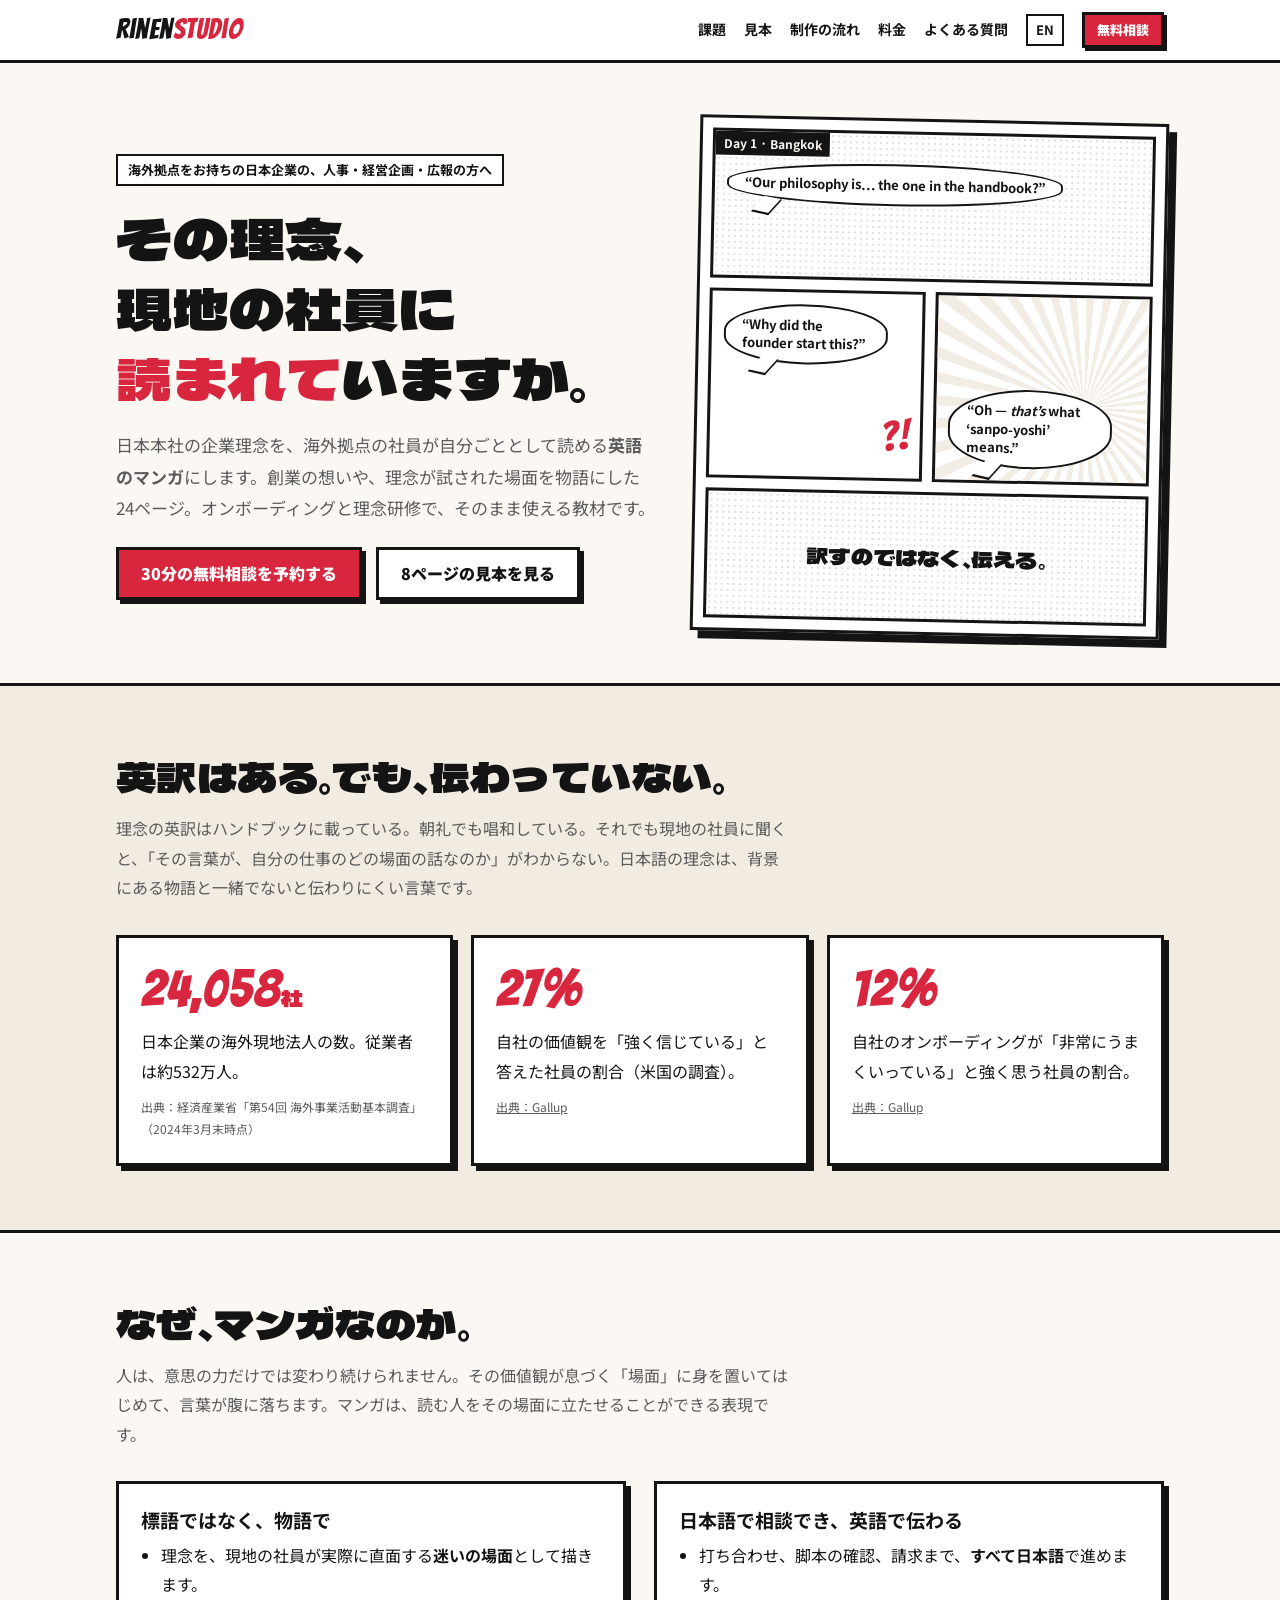
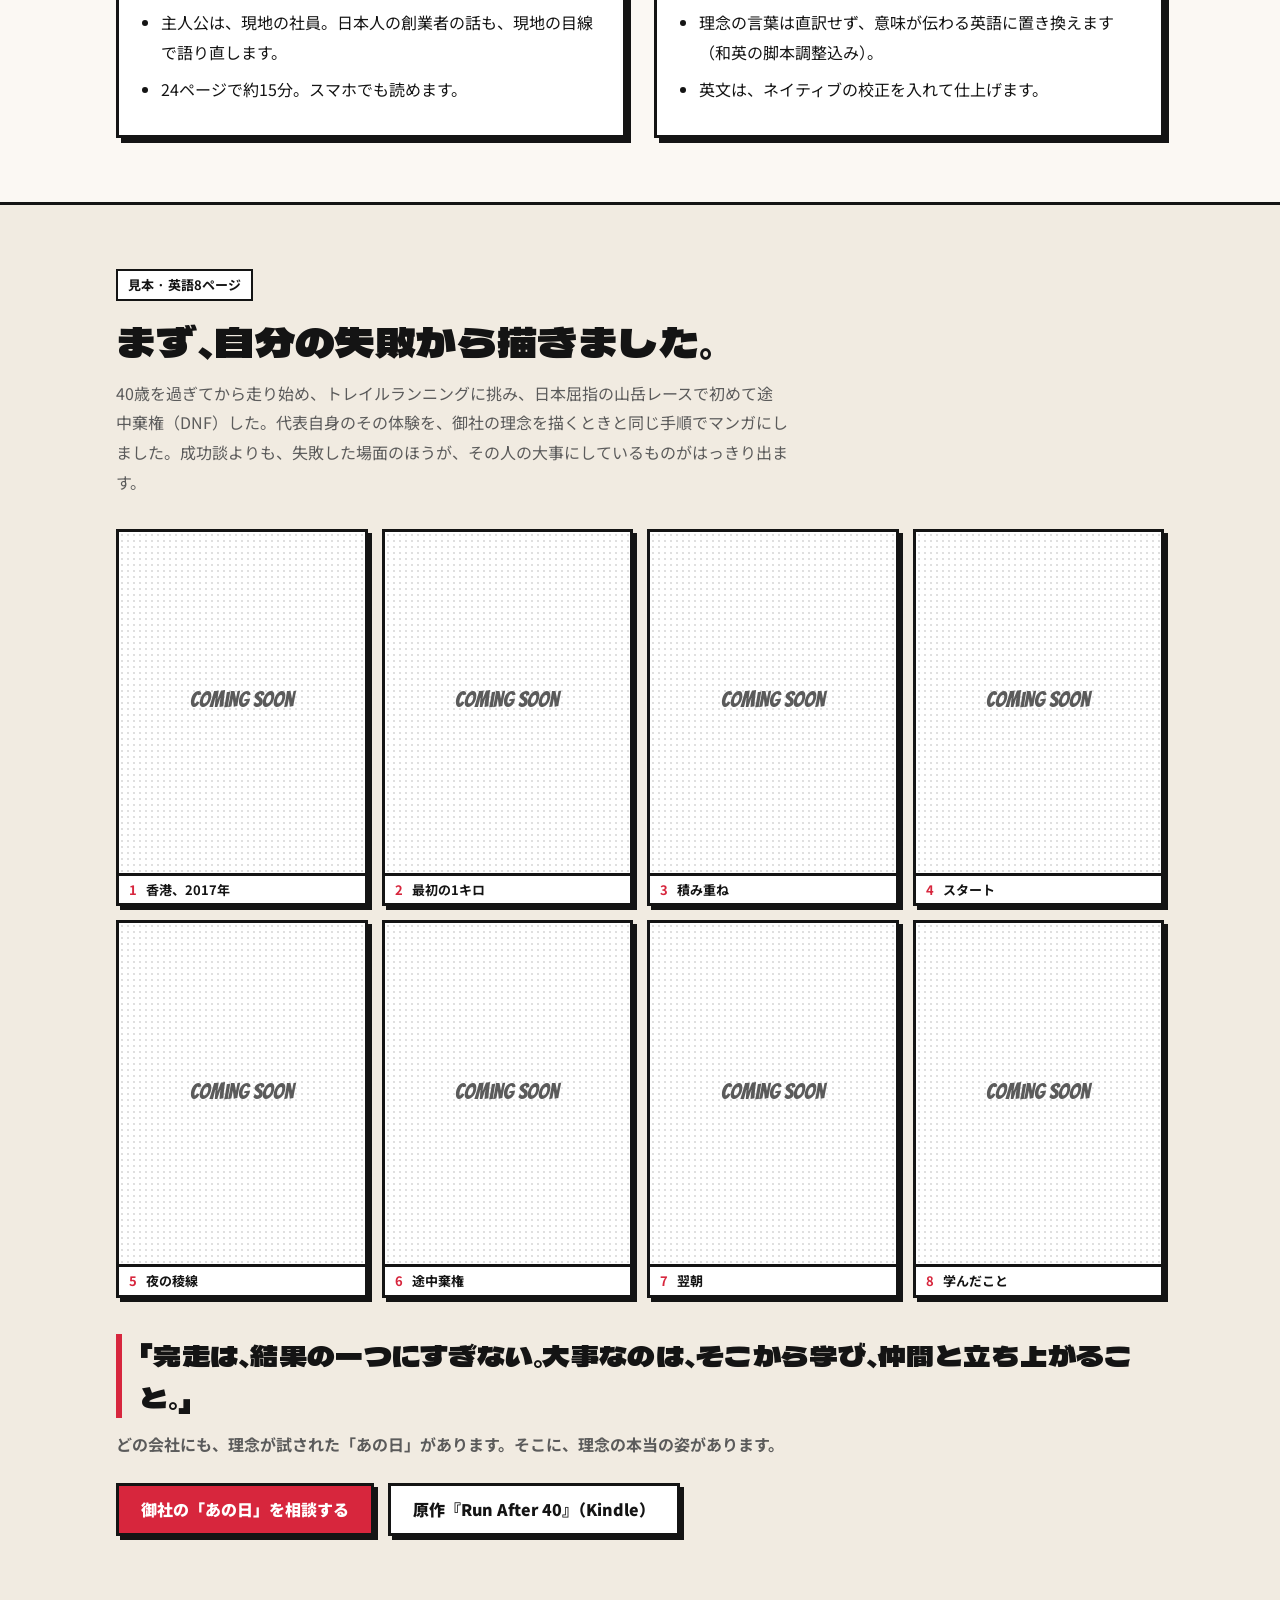
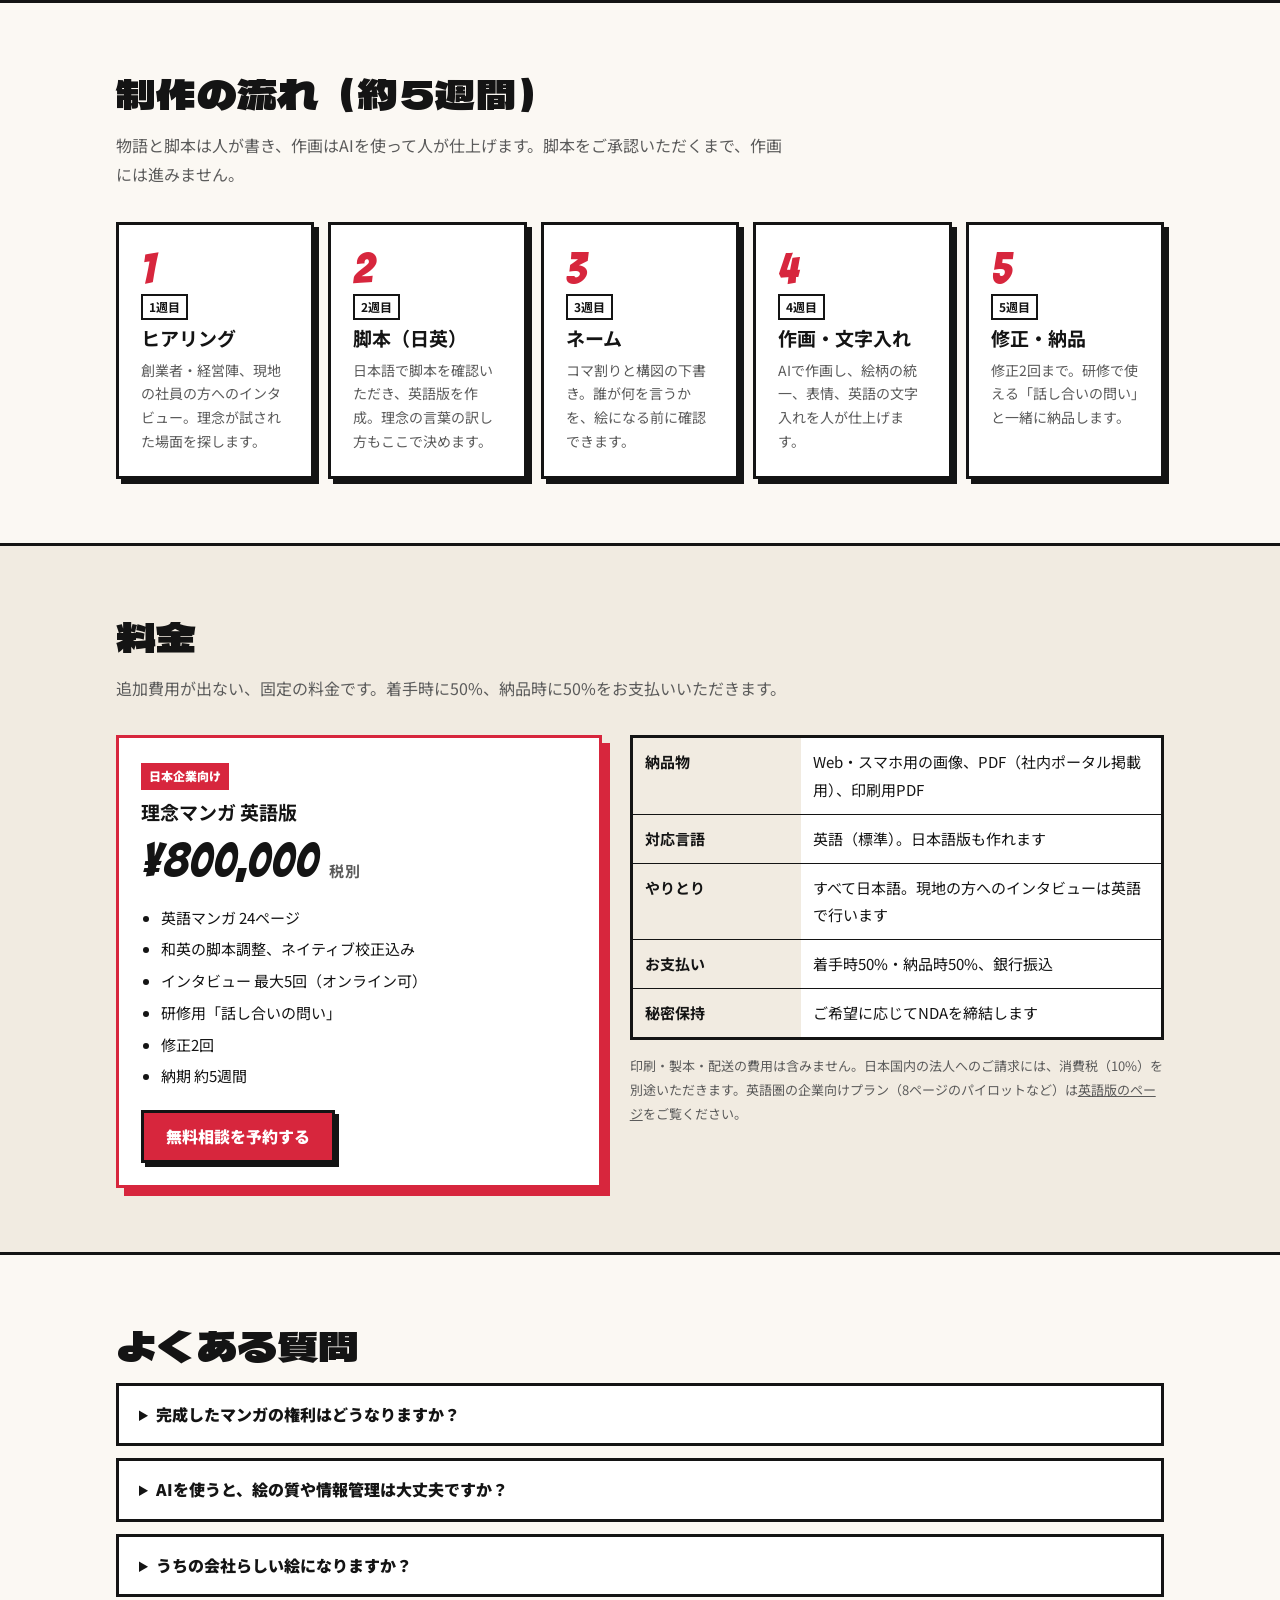
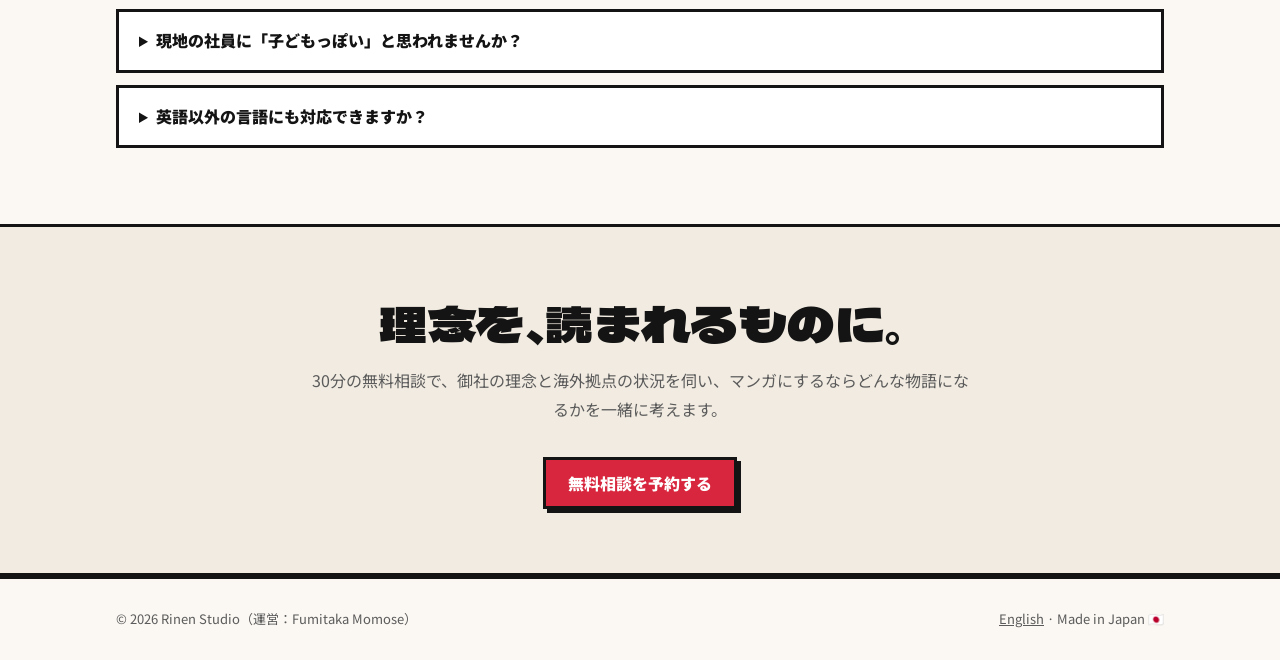
==== 理念マンガ海外事業/lp/ja/index.html @ 166b8541 "feat: ネームP4〜P7を音声メモで確定し、日系企業向け日本語LPを追加 - ネタ帳の音声メモ（10/10・10/11・10/14）からハセツネ2026のDNFの事実を反映 - 音声にない事実は【" ====
<!doctype html>
<html lang="ja">
<head>
<meta charset="utf-8">
<meta name="viewport" content="width=device-width, initial-scale=1">
<title>Rinen Studio｜理念マンガ 英語版</title>
<meta name="description" content="日本本社の企業理念を、海外拠点の社員が読める英語のマンガに。オンボーディングと理念研修でそのまま使える24ページの教材を制作します。">
<meta property="og:title" content="Rinen Studio｜海外拠点に「理念」を届ける英語マンガ">
<meta property="og:description" content="理念の英訳はあるのに、現地の社員に伝わらない。その差を、物語で埋めます。">
<meta property="og:type" content="website">
<link rel="alternate" hreflang="en" href="../">
<link rel="alternate" hreflang="ja" href="./">
<link rel="preconnect" href="https://fonts.googleapis.com">
<link rel="preconnect" href="https://fonts.gstatic.com" crossorigin>
<link href="https://fonts.googleapis.com/css2?family=Bangers&family=Dela+Gothic+One&family=Noto+Sans+JP:wght@400;700;900&display=swap" rel="stylesheet">
<style>
  /* ==== 公開前に差し替える ==== */
  /* FORM_URL  : 外部フォーム（Googleフォームなど） */
  /* KINDLE_URL: Kindleの著者ページ、または『Run After 40』 */

  :root {
    --bg: #fbf8f3;
    --surface: #ffffff;
    --ink: #141414;
    --muted: #5b5b5b;
    --line: #141414;
    --accent: #d7263d;
    --accent-ink: #ffffff;
    --soft: #f1ebe1;
    --tone: radial-gradient(#14141422 1px, transparent 1.2px);
  }
  @media (prefers-color-scheme: dark) {
    :root:not([data-theme="light"]) {
      --bg: #121212;
      --surface: #1c1c1c;
      --ink: #f2efe9;
      --muted: #b4b0a8;
      --line: #f2efe9;
      --accent: #ff4d5e;
      --accent-ink: #121212;
      --soft: #24221f;
      --tone: radial-gradient(#f2efe922 1px, transparent 1.2px);
    }
  }
  :root[data-theme="dark"] {
    --bg: #121212;
    --surface: #1c1c1c;
    --ink: #f2efe9;
    --muted: #b4b0a8;
    --line: #f2efe9;
    --accent: #ff4d5e;
    --accent-ink: #121212;
    --soft: #24221f;
    --tone: radial-gradient(#f2efe922 1px, transparent 1.2px);
  }

  * { box-sizing: border-box; }
  html { scroll-behavior: smooth; }
  body {
    margin: 0;
    background: var(--bg);
    color: var(--ink);
    font: 16px/1.85 "Noto Sans JP", system-ui, -apple-system, "Segoe UI", "Hiragino Sans", Meiryo, sans-serif;
    overflow-wrap: anywhere;
  }
  a { color: inherit; }
  .wrap { max-width: 1080px; margin: 0 auto; padding: 0 16px; }
  .display { font-family: "Dela Gothic One", "Noto Sans JP", sans-serif; font-weight: 400; letter-spacing: .01em; }
  .latin { font-family: Bangers, Impact, sans-serif; letter-spacing: .02em; }

  /* Header */
  header { border-bottom: 3px solid var(--line); background: var(--surface); position: sticky; top: 0; z-index: 10; }
  header .wrap { display: flex; align-items: center; justify-content: space-between; height: 60px; gap: 12px; }
  .logo { font-size: 28px; text-decoration: none; white-space: nowrap; }
  .logo span { color: var(--accent); }
  nav { display: flex; align-items: center; }
  nav a { margin-left: 18px; text-decoration: none; font-weight: 700; font-size: 14px; white-space: nowrap; }
  nav a:hover { color: var(--accent); }
  .lang { border: 2px solid var(--line); padding: 2px 8px; font-size: 13px; }
  @media (max-width: 760px) { nav a:not(.btn):not(.lang) { display: none; } nav a { margin-left: 10px; } }

  .btn {
    display: inline-block; background: var(--accent); color: var(--accent-ink);
    border: 3px solid var(--line); padding: 12px 22px; font-weight: 900; text-decoration: none;
    box-shadow: 4px 4px 0 var(--line); transition: transform .1s, box-shadow .1s; line-height: 1.4;
  }
  .btn:hover { transform: translate(-2px, -2px); box-shadow: 6px 6px 0 var(--line); }
  nav .btn { padding: 6px 12px; box-shadow: 3px 3px 0 var(--line); font-size: 13px; }
  .btn.ghost { background: var(--surface); color: var(--ink); }

  /* Hero */
  .hero { padding: 56px 0 48px; }
  .hero-grid { display: grid; grid-template-columns: 1.15fr 1fr; gap: 40px; align-items: center; }
  @media (max-width: 860px) { .hero-grid { grid-template-columns: 1fr; } }
  .kicker { display: inline-block; border: 2px solid var(--line); padding: 2px 10px; font-weight: 700; font-size: 13px; background: var(--surface); }
  h1 { font-size: clamp(32px, 5.4vw, 56px); line-height: 1.25; margin: 16px 0; }
  h1 em { font-style: normal; color: var(--accent); }
  .lead { font-size: 17px; color: var(--muted); max-width: 34em; }
  .cta-row { display: flex; gap: 14px; flex-wrap: wrap; margin-top: 24px; }

  .page {
    display: grid; grid-template-columns: 1fr 1fr; grid-template-rows: 150px 190px 130px; gap: 10px;
    border: 3px solid var(--line); padding: 10px; background: var(--surface); transform: rotate(1.2deg);
    box-shadow: 8px 8px 0 var(--line);
  }
  .panel { border: 3px solid var(--line); position: relative; overflow: hidden; background: var(--surface); padding: 12px; }
  .panel.tone { background-image: var(--tone); background-size: 6px 6px; }
  .p1 { grid-column: 1 / 3; }
  .p4 { grid-column: 1 / 3; }
  .bubble {
    background: var(--surface); border: 2.5px solid var(--line); border-radius: 50% / 45%;
    padding: 10px 16px; font-weight: 700; font-size: 13px; line-height: 1.4; display: inline-block; max-width: 88%;
    position: relative;
  }
  .bubble::after {
    content: ""; position: absolute; bottom: -12px; left: 28px; width: 18px; height: 14px;
    background: var(--surface); border-right: 2.5px solid var(--line); border-bottom: 2.5px solid var(--line);
    transform: skewX(-35deg) rotate(10deg);
  }
  .caption { position: absolute; top: 0; left: 0; background: var(--ink); color: var(--bg); font-size: 12px; font-weight: 700; padding: 1px 8px; }
  .sfx { position: absolute; right: 10px; bottom: 6px; font-size: 40px; color: var(--accent); transform: rotate(-8deg); }
  .speed { position: absolute; inset: 0; background: repeating-conic-gradient(from 0deg at 70% 60%, var(--soft) 0 4deg, transparent 4deg 9deg); opacity: .9; }
  .p1 { padding-top: 30px; }
  .p3 .bubble, .p4 .bubble { position: relative; z-index: 1; }
  .p3 { display: flex; align-items: flex-end; }
  .p4 { display: flex; align-items: center; justify-content: center; text-align: center; }
  .p4 strong { font-size: 22px; position: relative; z-index: 1; }

  /* Sections */
  section { padding: 64px 0; }
  section.alt { background: var(--soft); border-top: 3px solid var(--line); border-bottom: 3px solid var(--line); }
  h2 { font-size: clamp(26px, 4vw, 40px); line-height: 1.3; margin: 0 0 12px; }
  .sub { color: var(--muted); max-width: 42em; margin: 0 0 32px; }

  .stats { display: grid; grid-template-columns: repeat(3, 1fr); gap: 18px; }
  @media (max-width: 760px) { .stats { grid-template-columns: 1fr; } }
  .card { background: var(--surface); border: 3px solid var(--line); padding: 22px; box-shadow: 5px 5px 0 var(--line); }
  .card h3 { margin: 0 0 6px; font-size: 19px; line-height: 1.5; }
  .stat { font-size: 52px; line-height: 1.1; color: var(--accent); }
  .stat small { font-size: 22px; }
  .card p { margin: 10px 0 0; }
  .src { font-size: 12px; color: var(--muted); margin-top: 10px; display: block; }

  .two { display: grid; grid-template-columns: 1fr 1fr; gap: 28px; }
  @media (max-width: 760px) { .two { grid-template-columns: 1fr; } }
  ul.list { padding-left: 20px; margin: 0; }
  ul.list li { margin-bottom: 8px; }

  .steps { display: grid; grid-template-columns: repeat(5, 1fr); gap: 14px; counter-reset: s; }
  @media (max-width: 960px) { .steps { grid-template-columns: 1fr 1fr; } }
  @media (max-width: 520px) { .steps { grid-template-columns: 1fr; } }
  .step { counter-increment: s; }
  .step::before { content: counter(s); font-family: Bangers, Impact, sans-serif; font-size: 44px; color: var(--accent); line-height: 1; display: block; }
  .step .wk { font-size: 12px; font-weight: 700; border: 2px solid var(--line); padding: 0 6px; display: inline-block; margin-bottom: 4px; }
  .step p { margin: 0; color: var(--muted); font-size: 14px; line-height: 1.7; }

  .offer { display: grid; grid-template-columns: 1fr 1.1fr; gap: 28px; align-items: start; }
  @media (max-width: 860px) { .offer { grid-template-columns: 1fr; } }
  .plan.featured { border-color: var(--accent); box-shadow: 8px 8px 0 var(--accent); }
  .plan .tag { display: inline-block; background: var(--accent); color: var(--accent-ink); font-size: 12px; font-weight: 900; padding: 2px 8px; margin-bottom: 8px; }
  .price { font-size: 48px; margin: 6px 0 0; line-height: 1.2; }
  .price small { font-family: "Noto Sans JP", sans-serif; font-size: 15px; color: var(--muted); font-weight: 700; }
  .plan ul { padding-left: 20px; margin: 14px 0 20px; }
  .plan li { margin-bottom: 4px; font-size: 15px; }
  table.spec { width: 100%; border-collapse: collapse; font-size: 15px; background: var(--surface); border: 3px solid var(--line); }
  table.spec th, table.spec td { border-bottom: 1px solid var(--line); padding: 10px 12px; text-align: left; vertical-align: top; }
  table.spec th { width: 32%; background: var(--soft); white-space: nowrap; }
  .note { font-size: 13px; color: var(--muted); margin-top: 14px; }

  .sample-grid { display: grid; grid-template-columns: repeat(4, 1fr); gap: 14px; }
  @media (max-width: 760px) { .sample-grid { grid-template-columns: repeat(2, 1fr); } }
  .sp {
    margin: 0; position: relative; aspect-ratio: 2 / 3; border: 3px solid var(--line); overflow: hidden;
    background: var(--surface) var(--tone); background-size: 6px 6px; box-shadow: 4px 4px 0 var(--line);
  }
  .sp::before { content: "Coming soon"; position: absolute; inset: 0 0 34px; display: grid; place-items: center; font-family: Bangers, Impact, sans-serif; font-size: 22px; color: var(--muted); }
  .sp img { position: absolute; inset: 0; width: 100%; height: 100%; object-fit: cover; }
  .sp figcaption {
    position: absolute; left: 0; right: 0; bottom: 0; background: var(--surface); border-top: 3px solid var(--line);
    padding: 4px 10px; font-weight: 700; font-size: 13px; line-height: 1.5;
  }
  .sp figcaption b { color: var(--accent); margin-right: 6px; }
  .pull { font-size: clamp(20px, 2.8vw, 28px); line-height: 1.5; margin: 36px 0 12px; padding-left: 18px; border-left: 6px solid var(--accent); }

  details { background: var(--surface); border: 3px solid var(--line); padding: 14px 20px; margin-bottom: 12px; }
  summary { font-weight: 900; cursor: pointer; }
  details p { margin: 10px 0 0; color: var(--muted); }

  .final { text-align: center; }
  .final h2 { font-size: clamp(28px, 4.6vw, 48px); }
  footer { border-top: 3px solid var(--line); padding: 28px 0; font-size: 13px; color: var(--muted); }
  footer .wrap { display: flex; justify-content: space-between; flex-wrap: wrap; gap: 10px; }
</style>
</head>
<body>

<header>
  <div class="wrap">
    <a class="logo latin" href="#top">Rinen<span>Studio</span></a>
    <nav>
      <a href="#problem">課題</a>
      <a href="#sample">見本</a>
      <a href="#how">制作の流れ</a>
      <a href="#pricing">料金</a>
      <a href="#faq">よくある質問</a>
      <a class="lang" href="../" hreflang="en" lang="en">EN</a>
      <a class="btn" href="FORM_URL" target="_blank" rel="noopener">無料相談</a>
    </nav>
  </div>
</header>

<main id="top">
  <!-- HERO -->
  <div class="hero">
    <div class="wrap hero-grid">
      <div>
        <span class="kicker">海外拠点をお持ちの日本企業の、人事・経営企画・広報の方へ</span>
        <h1 class="display">その理念、<br>現地の社員に<br><em>読まれて</em>いますか。</h1>
        <p class="lead">日本本社の企業理念を、海外拠点の社員が自分ごととして読める<strong>英語のマンガ</strong>にします。創業の想いや、理念が試された場面を物語にした24ページ。オンボーディングと理念研修で、そのまま使える教材です。</p>
        <div class="cta-row">
          <a class="btn" href="FORM_URL" target="_blank" rel="noopener">30分の無料相談を予約する</a>
          <a class="btn ghost" href="#sample">8ページの見本を見る</a>
        </div>
      </div>
      <div class="page" aria-hidden="true">
        <div class="panel p1 tone"><span class="caption">Day 1 · Bangkok</span><span class="bubble" lang="en">“Our philosophy is… the one in the handbook?”</span></div>
        <div class="panel p2"><span class="bubble" lang="en">“Why did the founder start this?”</span><span class="sfx latin">?!</span></div>
        <div class="panel p3"><div class="speed"></div><span class="bubble" lang="en">“Oh — <em>that’s</em> what ‘sanpo-yoshi’ means.”</span></div>
        <div class="panel p4 tone"><strong class="display">訳すのではなく、伝える。</strong></div>
      </div>
    </div>
  </div>

  <!-- PROBLEM -->
  <section class="alt" id="problem">
    <div class="wrap">
      <h2 class="display">英訳はある。でも、伝わっていない。</h2>
      <p class="sub">理念の英訳はハンドブックに載っている。朝礼でも唱和している。それでも現地の社員に聞くと、「その言葉が、自分の仕事のどの場面の話なのか」がわからない。日本語の理念は、背景にある物語と一緒でないと伝わりにくい言葉です。</p>
      <div class="stats">
        <div class="card">
          <div class="stat latin">24,058<small class="display">社</small></div>
          <p>日本企業の海外現地法人の数。従業者は約532万人。</p>
          <span class="src">出典：経済産業省「第54回 海外事業活動基本調査」（2024年3月末時点）</span>
        </div>
        <div class="card">
          <div class="stat latin">27%</div>
          <p>自社の価値観を「強く信じている」と答えた社員の割合（米国の調査）。</p>
          <a class="src" href="https://www.gallup.com/workplace/243434/time-core-values-audit.aspx" target="_blank" rel="noopener">出典：Gallup</a>
        </div>
        <div class="card">
          <div class="stat latin">12%</div>
          <p>自社のオンボーディングが「非常にうまくいっている」と強く思う社員の割合。</p>
          <a class="src" href="https://www.gallup.com/workplace/247172/problems-onboarding-program.aspx" target="_blank" rel="noopener">出典：Gallup</a>
        </div>
      </div>
    </div>
  </section>

  <!-- WHY MANGA -->
  <section id="why">
    <div class="wrap">
      <h2 class="display">なぜ、マンガなのか。</h2>
      <p class="sub">人は、意思の力だけでは変わり続けられません。その価値観が息づく「場面」に身を置いてはじめて、言葉が腹に落ちます。マンガは、読む人をその場面に立たせることができる表現です。</p>
      <div class="two">
        <div class="card">
          <h3>標語ではなく、物語で</h3>
          <ul class="list">
            <li>理念を、現地の社員が実際に直面する<strong>迷いの場面</strong>として描きます。</li>
            <li>主人公は、現地の社員。日本人の創業者の話も、現地の目線で語り直します。</li>
            <li>24ページで約15分。スマホでも読めます。</li>
          </ul>
        </div>
        <div class="card">
          <h3>日本語で相談でき、英語で伝わる</h3>
          <ul class="list">
            <li>打ち合わせ、脚本の確認、請求まで、<strong>すべて日本語</strong>で進めます。</li>
            <li>理念の言葉は直訳せず、意味が伝わる英語に置き換えます（和英の脚本調整込み）。</li>
            <li>英文は、ネイティブの校正を入れて仕上げます。</li>
          </ul>
        </div>
      </div>
    </div>
  </section>

  <!-- SAMPLE -->
  <section class="alt" id="sample">
    <div class="wrap">
      <span class="kicker">見本 · 英語8ページ</span>
      <h2 class="display" style="margin-top:14px">まず、自分の失敗から描きました。</h2>
      <p class="sub">40歳を過ぎてから走り始め、トレイルランニングに挑み、日本屈指の山岳レースで初めて途中棄権（DNF）した。代表自身のその体験を、御社の理念を描くときと同じ手順でマンガにしました。成功談よりも、失敗した場面のほうが、その人の大事にしているものがはっきり出ます。</p>
      <div class="sample-grid">
        <figure class="sp"><img src="../sample/p1.webp" alt="1ページ目：香港、2017年" loading="lazy" onerror="this.remove()"><figcaption><b>1</b> 香港、2017年</figcaption></figure>
        <figure class="sp"><img src="../sample/p2.webp" alt="2ページ目：最初の1キロ" loading="lazy" onerror="this.remove()"><figcaption><b>2</b> 最初の1キロ</figcaption></figure>
        <figure class="sp"><img src="../sample/p3.webp" alt="3ページ目：積み重ね" loading="lazy" onerror="this.remove()"><figcaption><b>3</b> 積み重ね</figcaption></figure>
        <figure class="sp"><img src="../sample/p4.webp" alt="4ページ目：スタート" loading="lazy" onerror="this.remove()"><figcaption><b>4</b> スタート</figcaption></figure>
        <figure class="sp"><img src="../sample/p5.webp" alt="5ページ目：夜の稜線" loading="lazy" onerror="this.remove()"><figcaption><b>5</b> 夜の稜線</figcaption></figure>
        <figure class="sp"><img src="../sample/p6.webp" alt="6ページ目：途中棄権" loading="lazy" onerror="this.remove()"><figcaption><b>6</b> 途中棄権</figcaption></figure>
        <figure class="sp"><img src="../sample/p7.webp" alt="7ページ目：翌朝" loading="lazy" onerror="this.remove()"><figcaption><b>7</b> 翌朝</figcaption></figure>
        <figure class="sp"><img src="../sample/p8.webp" alt="8ページ目：学んだこと" loading="lazy" onerror="this.remove()"><figcaption><b>8</b> 学んだこと</figcaption></figure>
      </div>
      <blockquote class="pull display">「完走は、結果の一つにすぎない。大事なのは、そこから学び、仲間と立ち上がること。」</blockquote>
      <p class="sub" style="margin-bottom:0"><strong>どの会社にも、理念が試された「あの日」があります。そこに、理念の本当の姿があります。</strong></p>
      <div class="cta-row">
        <a class="btn" href="FORM_URL" target="_blank" rel="noopener">御社の「あの日」を相談する</a>
        <a class="btn ghost" href="KINDLE_URL" target="_blank" rel="noopener">原作『Run After 40』（Kindle）</a>
      </div>
    </div>
  </section>

  <!-- HOW IT WORKS -->
  <section id="how">
    <div class="wrap">
      <h2 class="display">制作の流れ（約5週間）</h2>
      <p class="sub">物語と脚本は人が書き、作画はAIを使って人が仕上げます。脚本をご承認いただくまで、作画には進みません。</p>
      <div class="steps">
        <div class="card step"><span class="wk">1週目</span><h3>ヒアリング</h3><p>創業者・経営陣、現地の社員の方へのインタビュー。理念が試された場面を探します。</p></div>
        <div class="card step"><span class="wk">2週目</span><h3>脚本（日英）</h3><p>日本語で脚本を確認いただき、英語版を作成。理念の言葉の訳し方もここで決めます。</p></div>
        <div class="card step"><span class="wk">3週目</span><h3>ネーム</h3><p>コマ割りと構図の下書き。誰が何を言うかを、絵になる前に確認できます。</p></div>
        <div class="card step"><span class="wk">4週目</span><h3>作画・文字入れ</h3><p>AIで作画し、絵柄の統一、表情、英語の文字入れを人が仕上げます。</p></div>
        <div class="card step"><span class="wk">5週目</span><h3>修正・納品</h3><p>修正2回まで。研修で使える「話し合いの問い」と一緒に納品します。</p></div>
      </div>
    </div>
  </section>

  <!-- PRICING -->
  <section class="alt" id="pricing">
    <div class="wrap">
      <h2 class="display">料金</h2>
      <p class="sub">追加費用が出ない、固定の料金です。着手時に50%、納品時に50%をお支払いいただきます。</p>
      <div class="offer">
        <div class="card plan featured">
          <span class="tag">日本企業向け</span>
          <h3>理念マンガ 英語版</h3>
          <div class="price latin">¥800,000 <small>税別</small></div>
          <ul>
            <li>英語マンガ 24ページ</li>
            <li>和英の脚本調整、ネイティブ校正込み</li>
            <li>インタビュー 最大5回（オンライン可）</li>
            <li>研修用「話し合いの問い」</li>
            <li>修正2回</li>
            <li>納期 約5週間</li>
          </ul>
          <a class="btn" href="FORM_URL" target="_blank" rel="noopener">無料相談を予約する</a>
        </div>
        <div>
          <table class="spec">
            <tr><th>納品物</th><td>Web・スマホ用の画像、PDF（社内ポータル掲載用）、印刷用PDF</td></tr>
            <tr><th>対応言語</th><td>英語（標準）。日本語版も作れます</td></tr>
            <tr><th>やりとり</th><td>すべて日本語。現地の方へのインタビューは英語で行います</td></tr>
            <tr><th>お支払い</th><td>着手時50%・納品時50%、銀行振込</td></tr>
            <tr><th>秘密保持</th><td>ご希望に応じてNDAを締結します</td></tr>
          </table>
          <p class="note">印刷・製本・配送の費用は含みません。日本国内の法人へのご請求には、消費税（10%）を別途いただきます。英語圏の企業向けプラン（8ページのパイロットなど）は<a href="../#pricing">英語版のページ</a>をご覧ください。</p>
        </div>
      </div>
    </div>
  </section>

  <!-- FAQ -->
  <section id="faq">
    <div class="wrap">
      <h2 class="display">よくある質問</h2>
      <details>
        <summary>完成したマンガの権利はどうなりますか？</summary>
        <p>人が作った部分（物語、脚本、コマ割り、編集、文字入れ）の権利は、法律上可能な範囲ですべて御社に移転します。AIだけで生成した画像は、国によっては著作権の保護を受けられない場合があります。この点は契約前に書面でご説明します。</p>
      </details>
      <details>
        <summary>AIを使うと、絵の質や情報管理は大丈夫ですか？</summary>
        <p>作画にはAIを使いますが、物語、脚本、構図、最終の仕上げはすべて人が行います。使うツールは事前にお伝えし、御社の資料をAIツールに入れるのは、同意をいただいた範囲だけです。</p>
      </details>
      <details>
        <summary>うちの会社らしい絵になりますか？</summary>
        <p>はい。現地の職場（オフィス、工場、店舗など）と実際の場面をもとに、登場人物と背景を作ります。既存のマンガのキャラクターを真似たり、実在の人物を同意なく描いたりすることはありません。</p>
      </details>
      <details>
        <summary>現地の社員に「子どもっぽい」と思われませんか？</summary>
        <p>理想のヒーローが標語を語る話にはしません。インタビューをもとに、迷い、失敗する登場人物を描きます。正直な物語ほど、大人の社員にも読まれます。</p>
      </details>
      <details>
        <summary>英語以外の言語にも対応できますか？</summary>
        <p>英語が標準です。ほかの言語はご相談ください。</p>
      </details>
    </div>
  </section>

  <!-- FINAL CTA -->
  <section class="alt final">
    <div class="wrap">
      <h2 class="display">理念を、読まれるものに。</h2>
      <p class="sub" style="margin-left:auto;margin-right:auto">30分の無料相談で、御社の理念と海外拠点の状況を伺い、マンガにするならどんな物語になるかを一緒に考えます。</p>
      <a class="btn" href="FORM_URL" target="_blank" rel="noopener">無料相談を予約する</a>
    </div>
  </section>
</main>

<footer>
  <div class="wrap">
    <span>© 2026 Rinen Studio（運営：Fumitaka Momose）</span>
    <span><a href="../" hreflang="en" lang="en">English</a> · Made in Japan 🇯🇵</span>
  </div>
</footer>

</body>
</html>
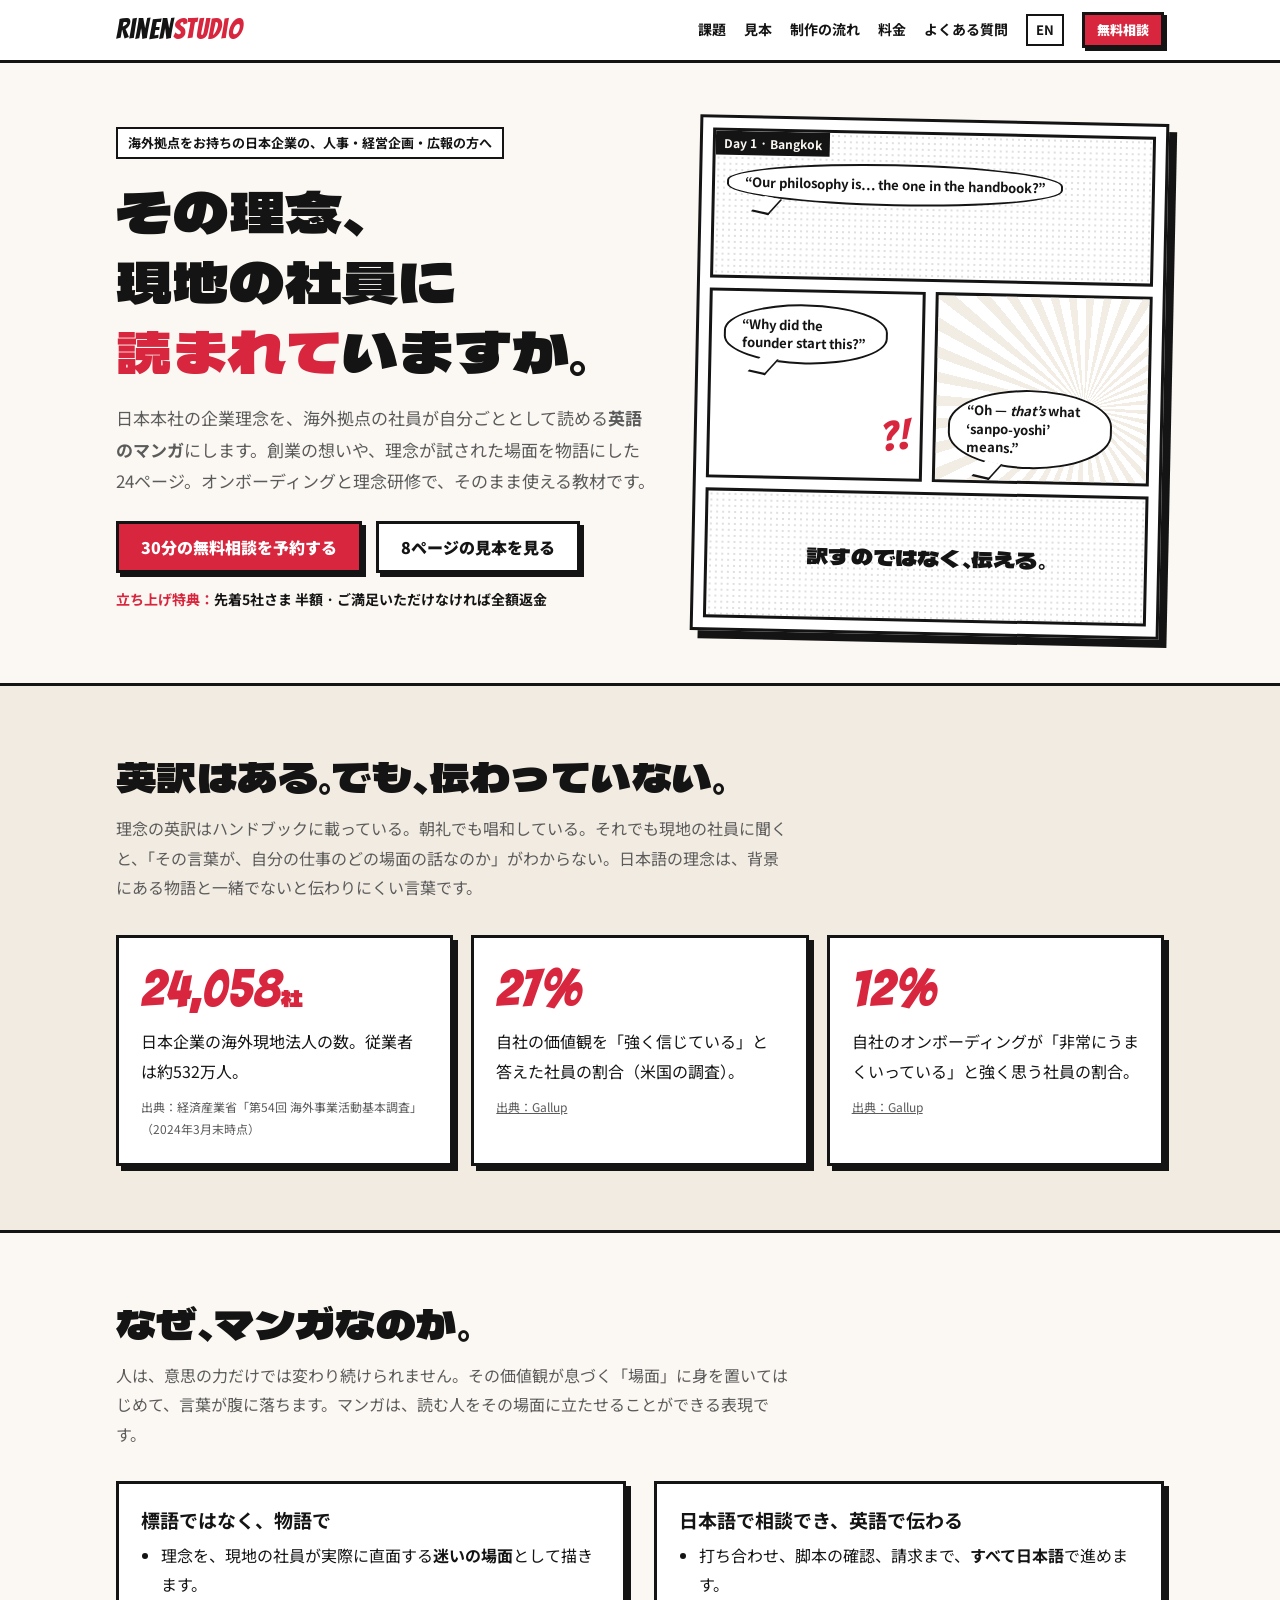
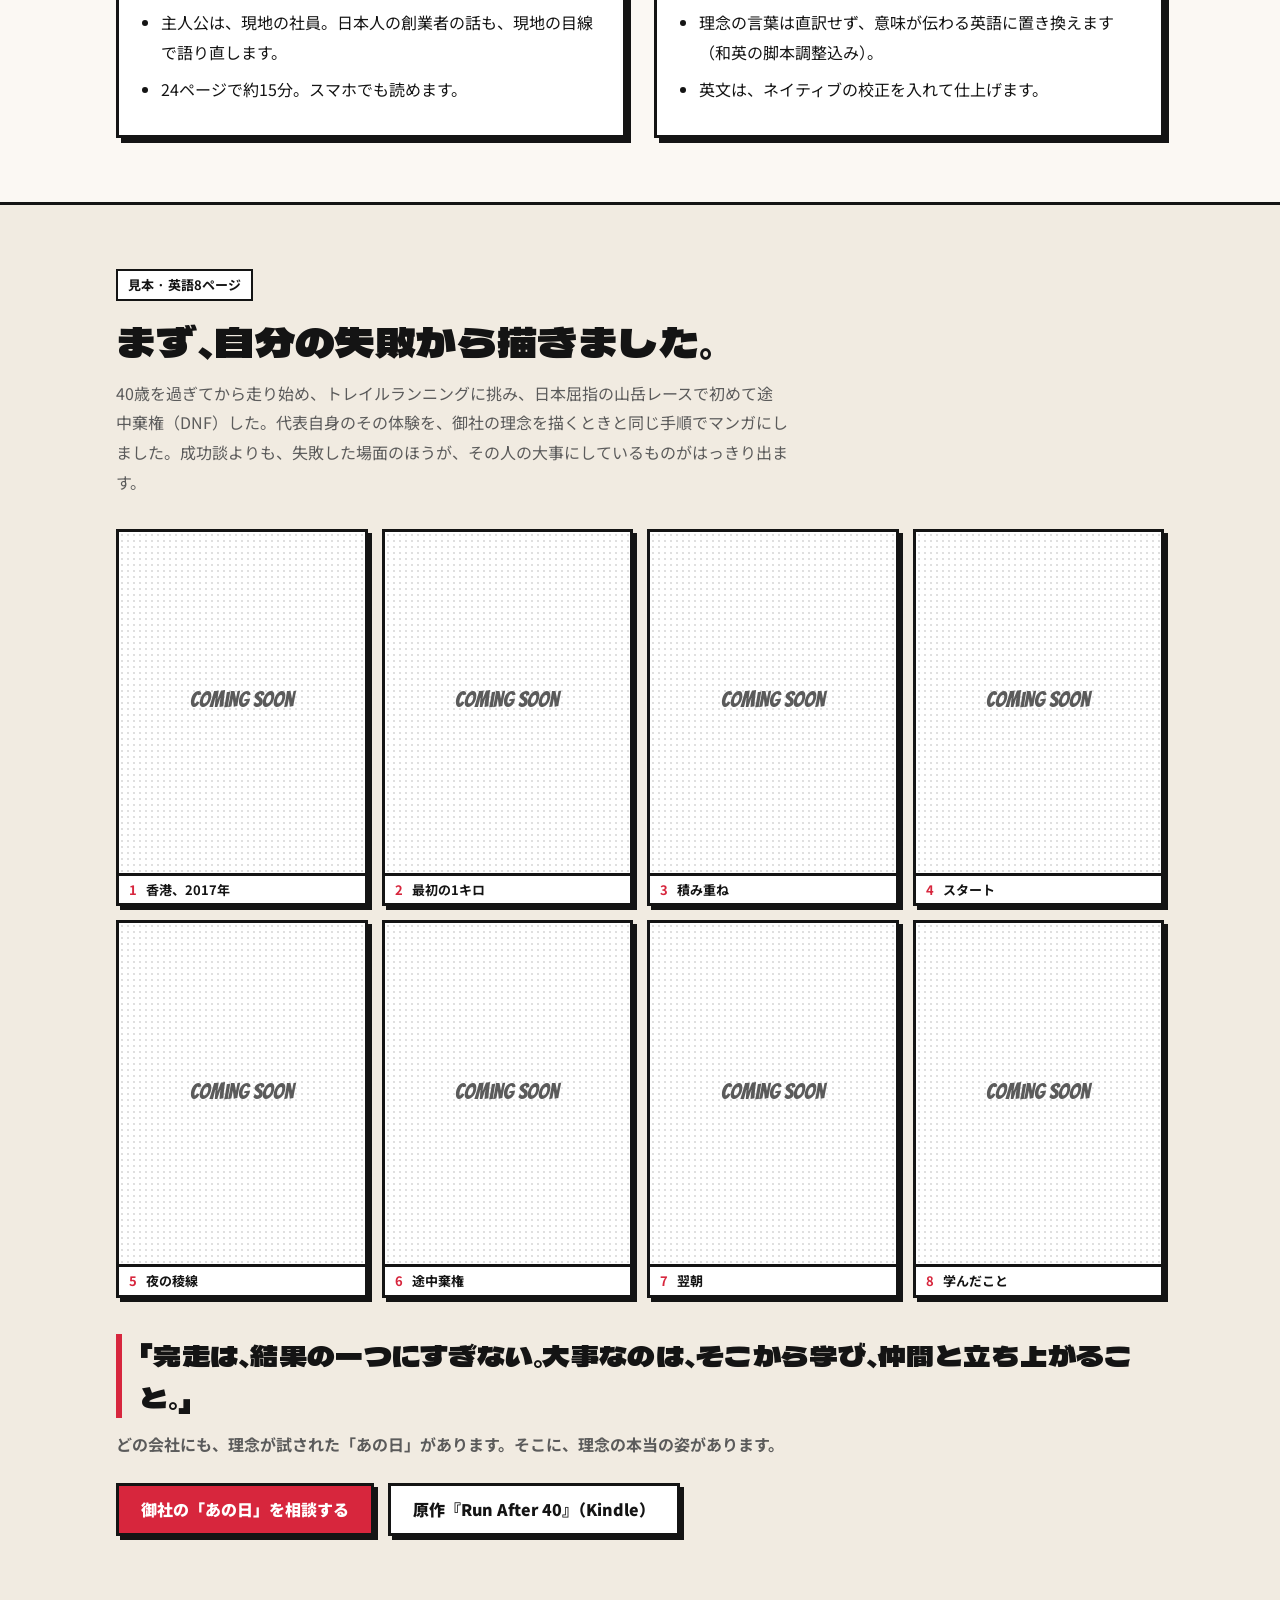
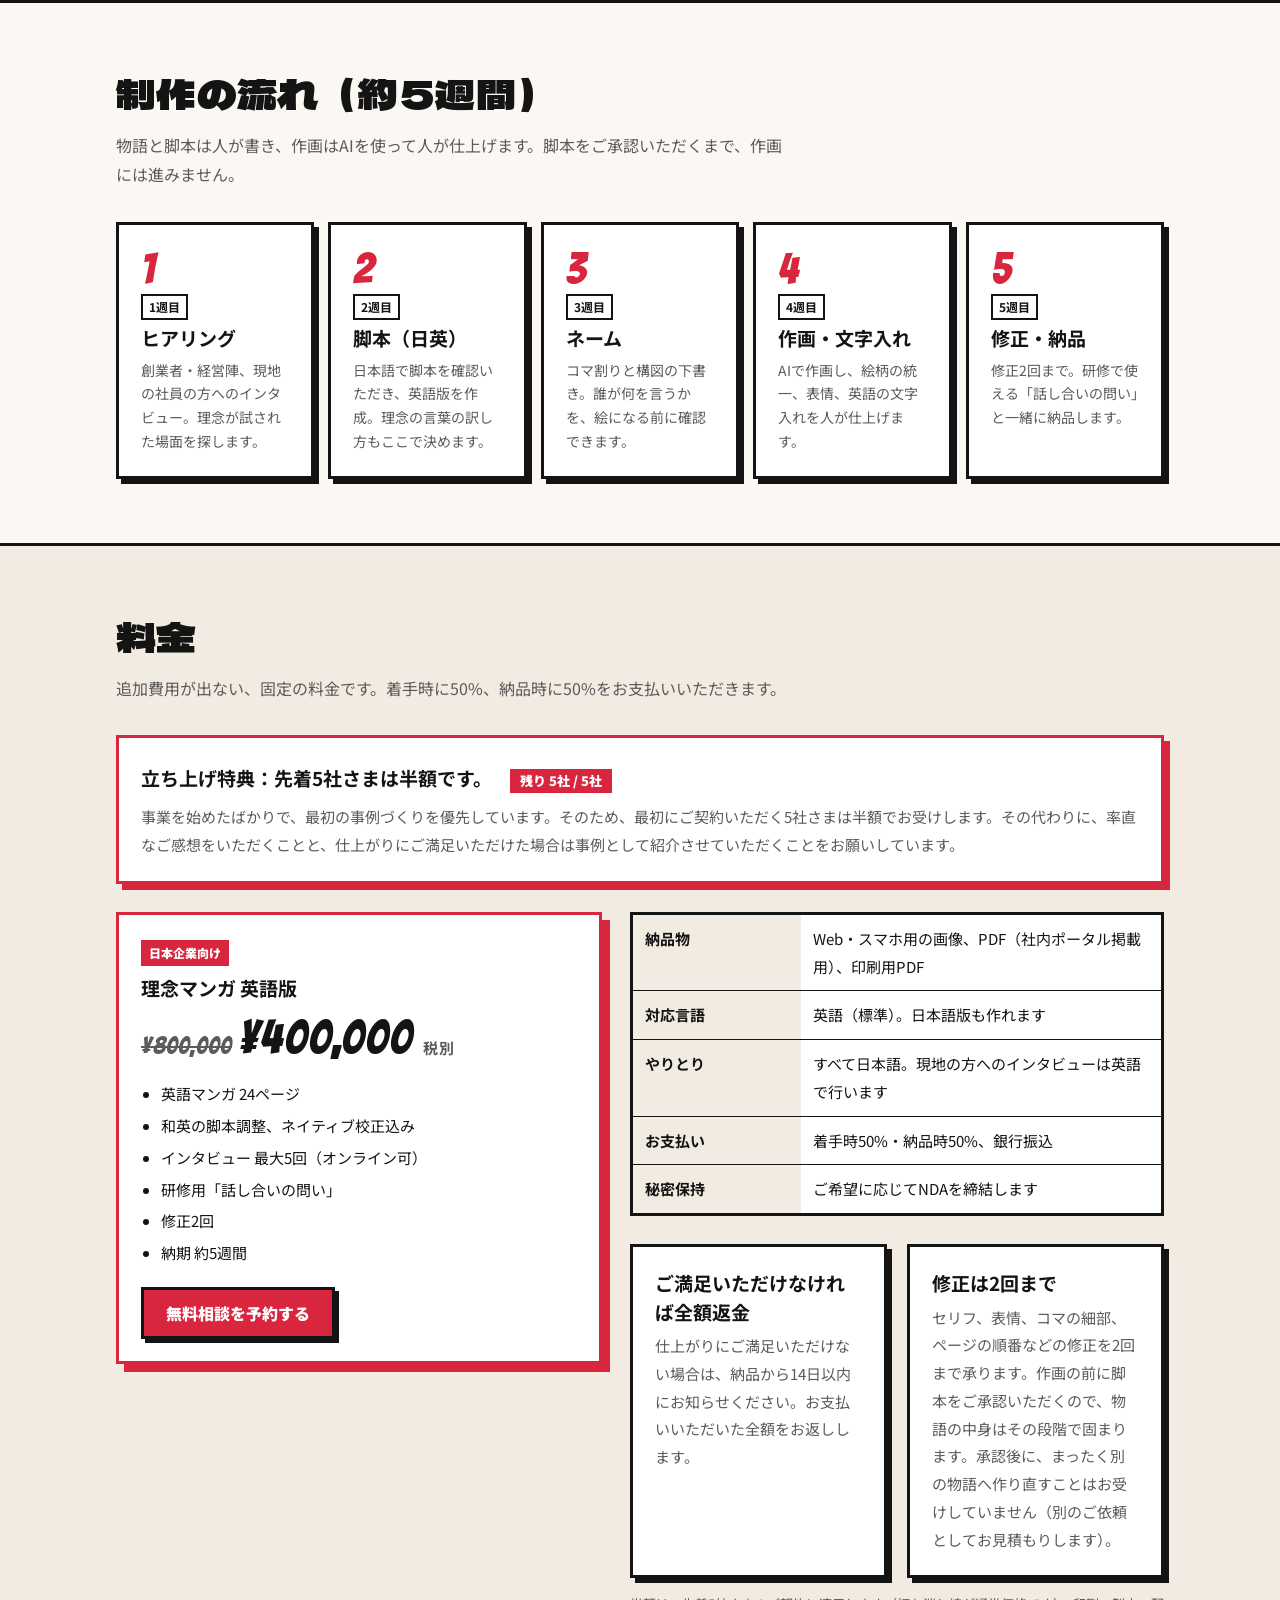
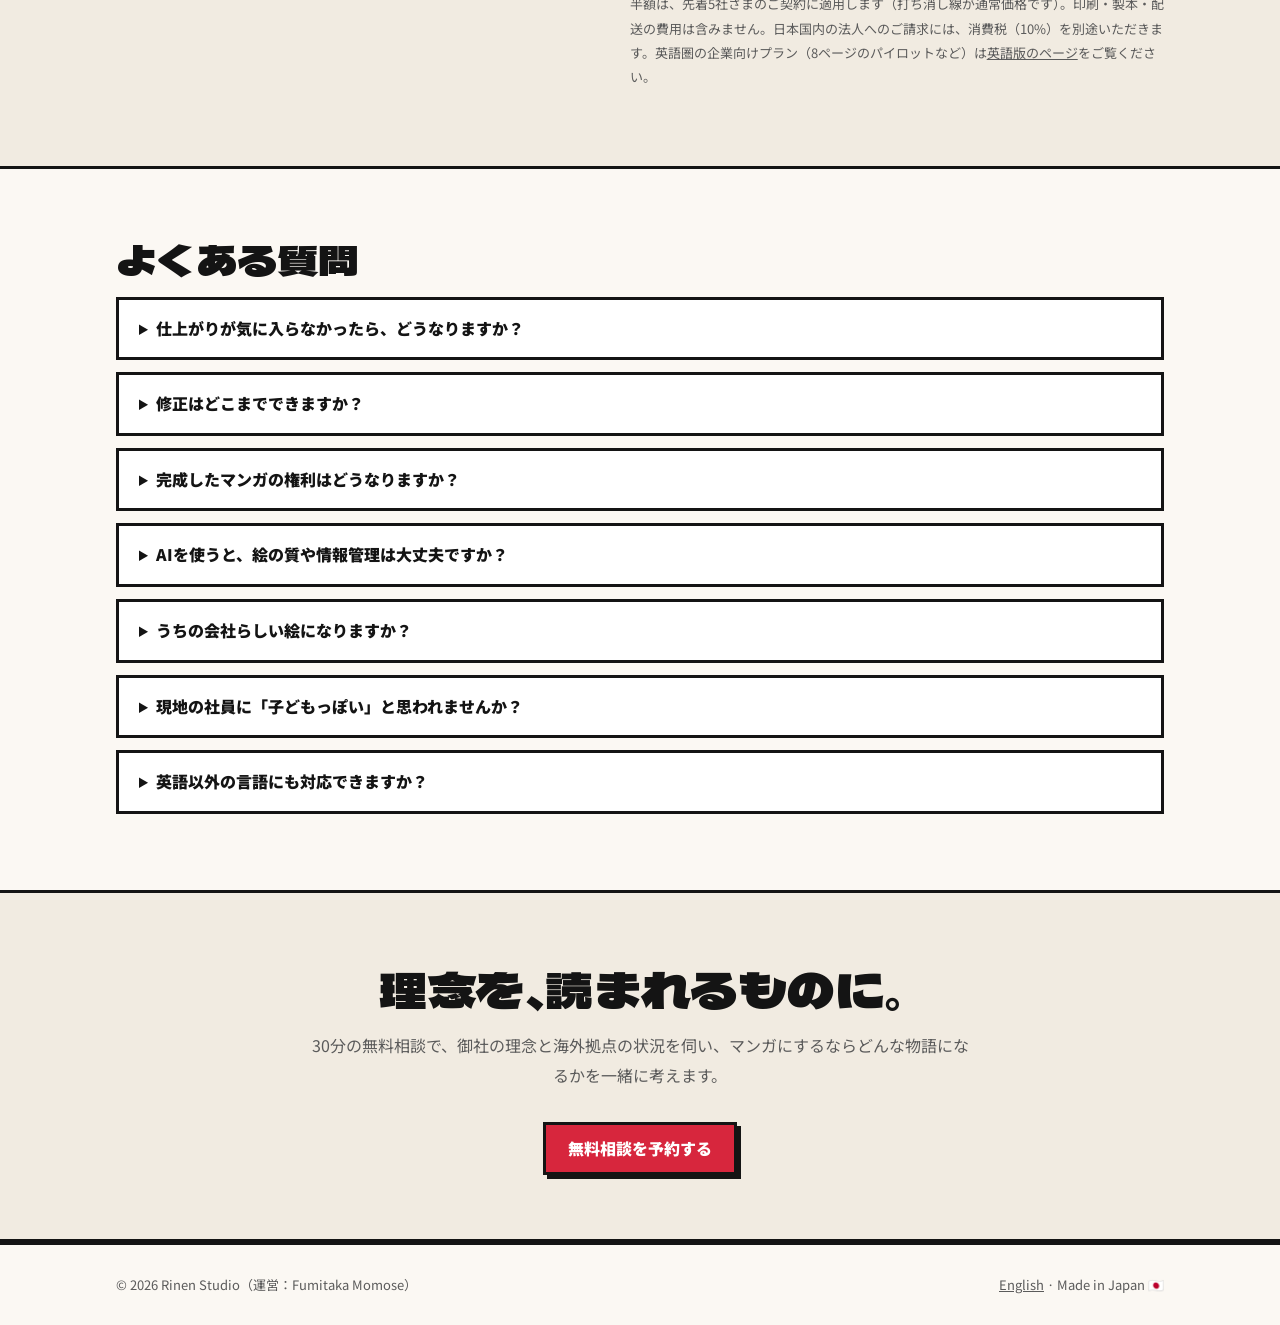
==== commit 4ab75dae: "feat: LPに先着5社半額・全額返金保証・修正2回の条件を追加 - 英語LP・日本語LPの全プランを半額表示に（打ち消し線で通常価格）、残り枠の表示を追加 - 納品から14日以内の全額返金と、修正" ====
--- a/理念マンガ海外事業/lp/ja/index.html
+++ b/理念マンガ海外事業/lp/ja/index.html
@@ -16,7 +16,7 @@
 <style>
   /* ==== 公開前に差し替える ==== */
   /* FORM_URL  : 外部フォーム（Googleフォームなど） */
-  /* KINDLE_URL: Kindleの著者ページ、または『Run After 40』 */
+  /* KINDLE_URL: 差し替え済み（Run After 40、ASIN B0HKTXT48H） */
 
   :root {
     --bg: #fbf8f3;
@@ -166,6 +166,16 @@
   table.spec th, table.spec td { border-bottom: 1px solid var(--line); padding: 10px 12px; text-align: left; vertical-align: top; }
   table.spec th { width: 32%; background: var(--soft); white-space: nowrap; }
   .note { font-size: 13px; color: var(--muted); margin-top: 14px; }
+  .was { font-size: .5em; color: var(--muted); text-decoration: line-through; margin-right: 6px; }
+  .launch { border-color: var(--accent); box-shadow: 6px 6px 0 var(--accent); margin-bottom: 28px; display: flex; flex-wrap: wrap; gap: 8px 18px; align-items: baseline; }
+  .launch strong { font-size: 19px; }
+  .launch .spots { background: var(--accent); color: var(--accent-ink); font-weight: 900; font-size: 13px; padding: 0 10px; }
+  .launch p { margin: 0; flex-basis: 100%; color: var(--muted); font-size: 15px; }
+  .promise { display: grid; grid-template-columns: 1fr 1fr; gap: 20px; margin-top: 28px; }
+  @media (max-width: 760px) { .promise { grid-template-columns: 1fr; } }
+  .promise p { margin: 0; font-size: 15px; color: var(--muted); }
+  .hero-offer { margin-top: 14px; font-size: 14px; font-weight: 700; }
+  .hero-offer b { color: var(--accent); }
 
   .sample-grid { display: grid; grid-template-columns: repeat(4, 1fr); gap: 14px; }
   @media (max-width: 760px) { .sample-grid { grid-template-columns: repeat(2, 1fr); } }
@@ -221,6 +231,7 @@
           <a class="btn" href="FORM_URL" target="_blank" rel="noopener">30分の無料相談を予約する</a>
           <a class="btn ghost" href="#sample">8ページの見本を見る</a>
         </div>
+        <p class="hero-offer"><b>立ち上げ特典：</b>先着5社さま 半額 · ご満足いただけなければ全額返金</p>
       </div>
       <div class="page" aria-hidden="true">
         <div class="panel p1 tone"><span class="caption">Day 1 · Bangkok</span><span class="bubble" lang="en">“Our philosophy is… the one in the handbook?”</span></div>
@@ -302,7 +313,7 @@
       <p class="sub" style="margin-bottom:0"><strong>どの会社にも、理念が試された「あの日」があります。そこに、理念の本当の姿があります。</strong></p>
       <div class="cta-row">
         <a class="btn" href="FORM_URL" target="_blank" rel="noopener">御社の「あの日」を相談する</a>
-        <a class="btn ghost" href="KINDLE_URL" target="_blank" rel="noopener">原作『Run After 40』（Kindle）</a>
+        <a class="btn ghost" href="https://www.amazon.com/dp/B0HKTXT48H" target="_blank" rel="noopener">原作『Run After 40』（Kindle）</a>
       </div>
     </div>
   </section>
@@ -327,11 +338,16 @@
     <div class="wrap">
       <h2 class="display">料金</h2>
       <p class="sub">追加費用が出ない、固定の料金です。着手時に50%、納品時に50%をお支払いいただきます。</p>
+      <div class="card launch">
+        <strong>立ち上げ特典：先着5社さまは半額です。</strong>
+        <span class="spots">残り 5社 / 5社</span>
+        <p>事業を始めたばかりで、最初の事例づくりを優先しています。そのため、最初にご契約いただく5社さまは半額でお受けします。その代わりに、率直なご感想をいただくことと、仕上がりにご満足いただけた場合は事例として紹介させていただくことをお願いしています。</p>
+      </div>
       <div class="offer">
         <div class="card plan featured">
           <span class="tag">日本企業向け</span>
           <h3>理念マンガ 英語版</h3>
-          <div class="price latin">¥800,000 <small>税別</small></div>
+          <div class="price latin"><s class="was">¥800,000</s>¥400,000 <small>税別</small></div>
           <ul>
             <li>英語マンガ 24ページ</li>
             <li>和英の脚本調整、ネイティブ校正込み</li>
@@ -350,7 +366,17 @@
             <tr><th>お支払い</th><td>着手時50%・納品時50%、銀行振込</td></tr>
             <tr><th>秘密保持</th><td>ご希望に応じてNDAを締結します</td></tr>
           </table>
-          <p class="note">印刷・製本・配送の費用は含みません。日本国内の法人へのご請求には、消費税（10%）を別途いただきます。英語圏の企業向けプラン（8ページのパイロットなど）は<a href="../#pricing">英語版のページ</a>をご覧ください。</p>
+          <div class="promise">
+        <div class="card">
+          <h3>ご満足いただけなければ全額返金</h3>
+          <p>仕上がりにご満足いただけない場合は、納品から14日以内にお知らせください。お支払いいただいた全額をお返しします。</p>
+        </div>
+        <div class="card">
+          <h3>修正は2回まで</h3>
+          <p>セリフ、表情、コマの細部、ページの順番などの修正を2回まで承ります。作画の前に脚本をご承認いただくので、物語の中身はその段階で固まります。承認後に、まったく別の物語へ作り直すことはお受けしていません（別のご依頼としてお見積もりします）。</p>
+        </div>
+      </div>
+      <p class="note">半額は、先着5社さまのご契約に適用します（打ち消し線が通常価格です）。印刷・製本・配送の費用は含みません。日本国内の法人へのご請求には、消費税（10%）を別途いただきます。英語圏の企業向けプラン（8ページのパイロットなど）は<a href="../#pricing">英語版のページ</a>をご覧ください。</p>
         </div>
       </div>
     </div>
@@ -360,6 +386,14 @@
   <section id="faq">
     <div class="wrap">
       <h2 class="display">よくある質問</h2>
+      <details>
+        <summary>仕上がりが気に入らなかったら、どうなりますか？</summary>
+        <p>全額をお返しします。納品から14日以内にお知らせいただければ、お支払いいただいた全額を返金します。返金後は、納品データのご利用をお控えください。</p>
+      </details>
+      <details>
+        <summary>修正はどこまでできますか？</summary>
+        <p>作画が終わった後に、セリフ、表情、コマの細部、ページの順番などの修正を2回まで承ります。作画の前には脚本をご確認いただき、その段階では納得いくまで直せます。ただし、承認いただいた物語を、作画の後でまったく別の物語に差し替えることは料金の範囲外です。その場合は、新しいご依頼としてお見積もりします。</p>
+      </details>
       <details>
         <summary>完成したマンガの権利はどうなりますか？</summary>
         <p>人が作った部分（物語、脚本、コマ割り、編集、文字入れ）の権利は、法律上可能な範囲ですべて御社に移転します。AIだけで生成した画像は、国によっては著作権の保護を受けられない場合があります。この点は契約前に書面でご説明します。</p>
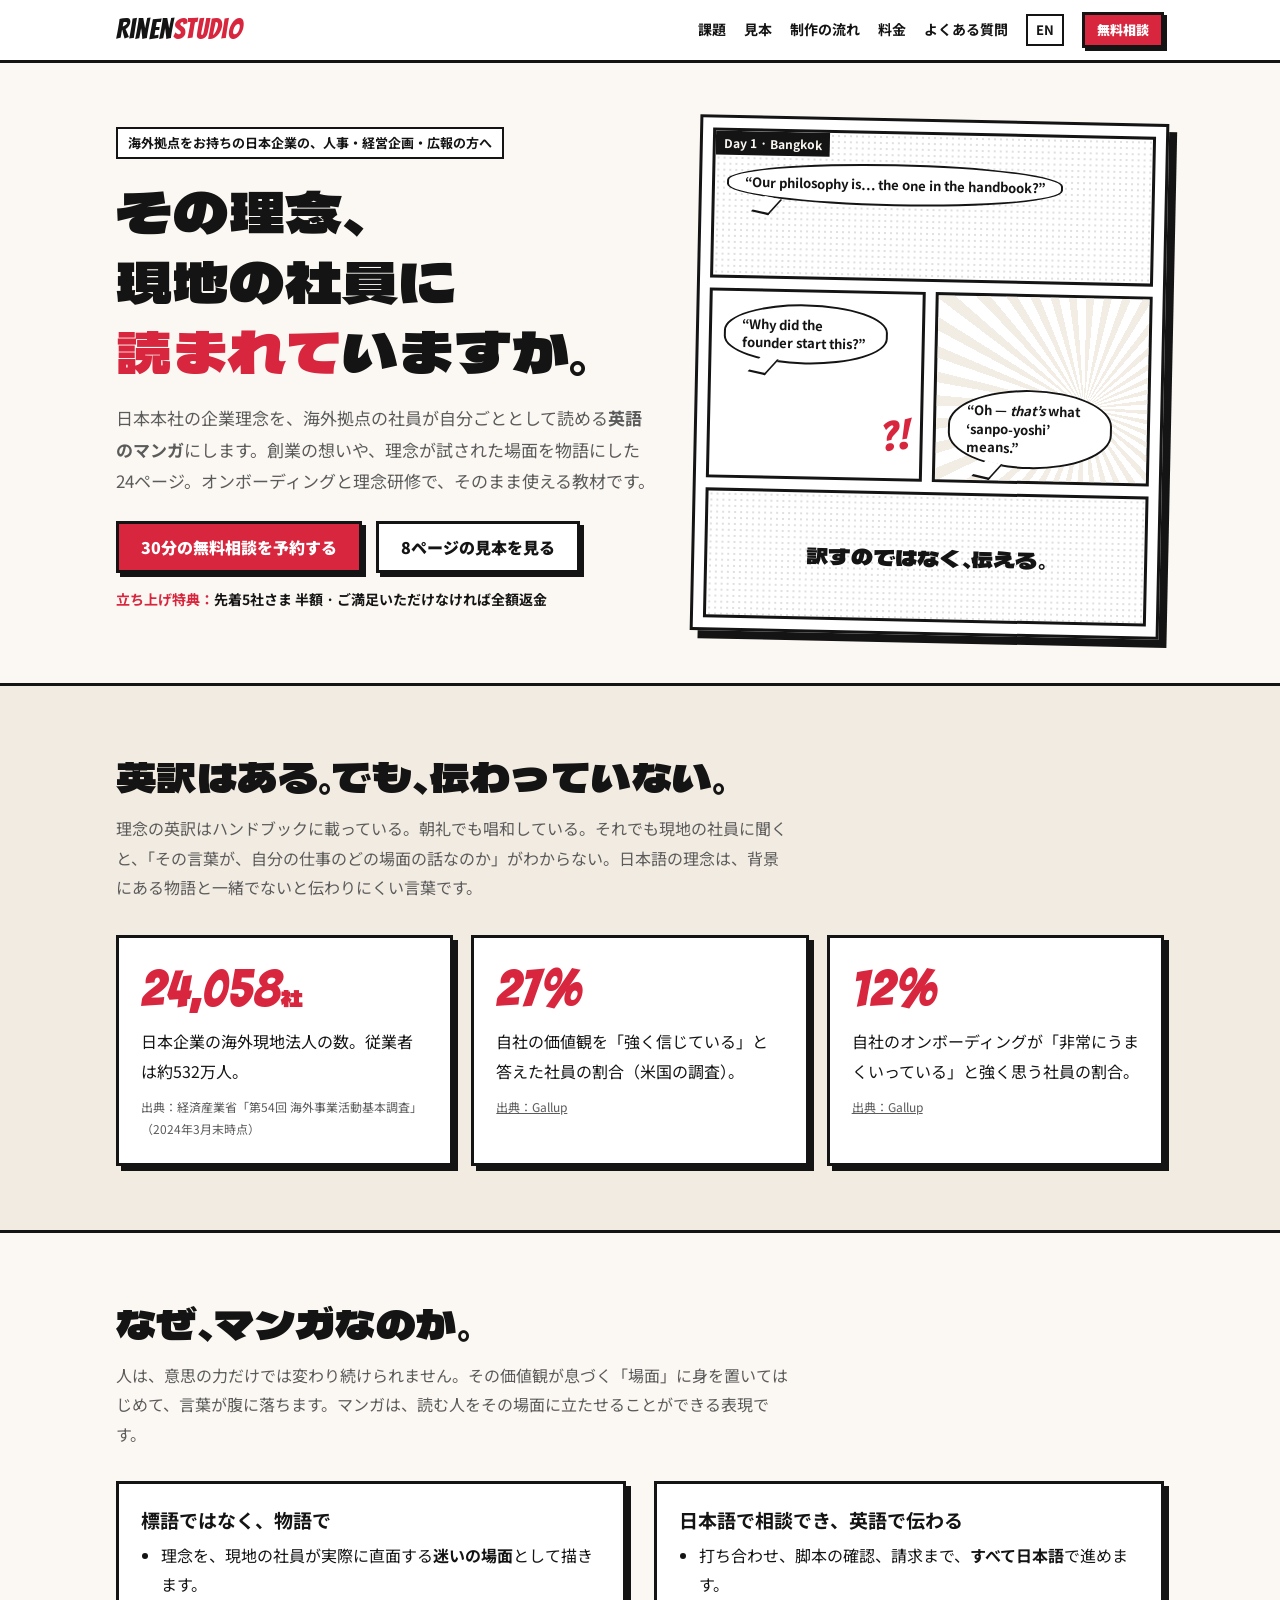
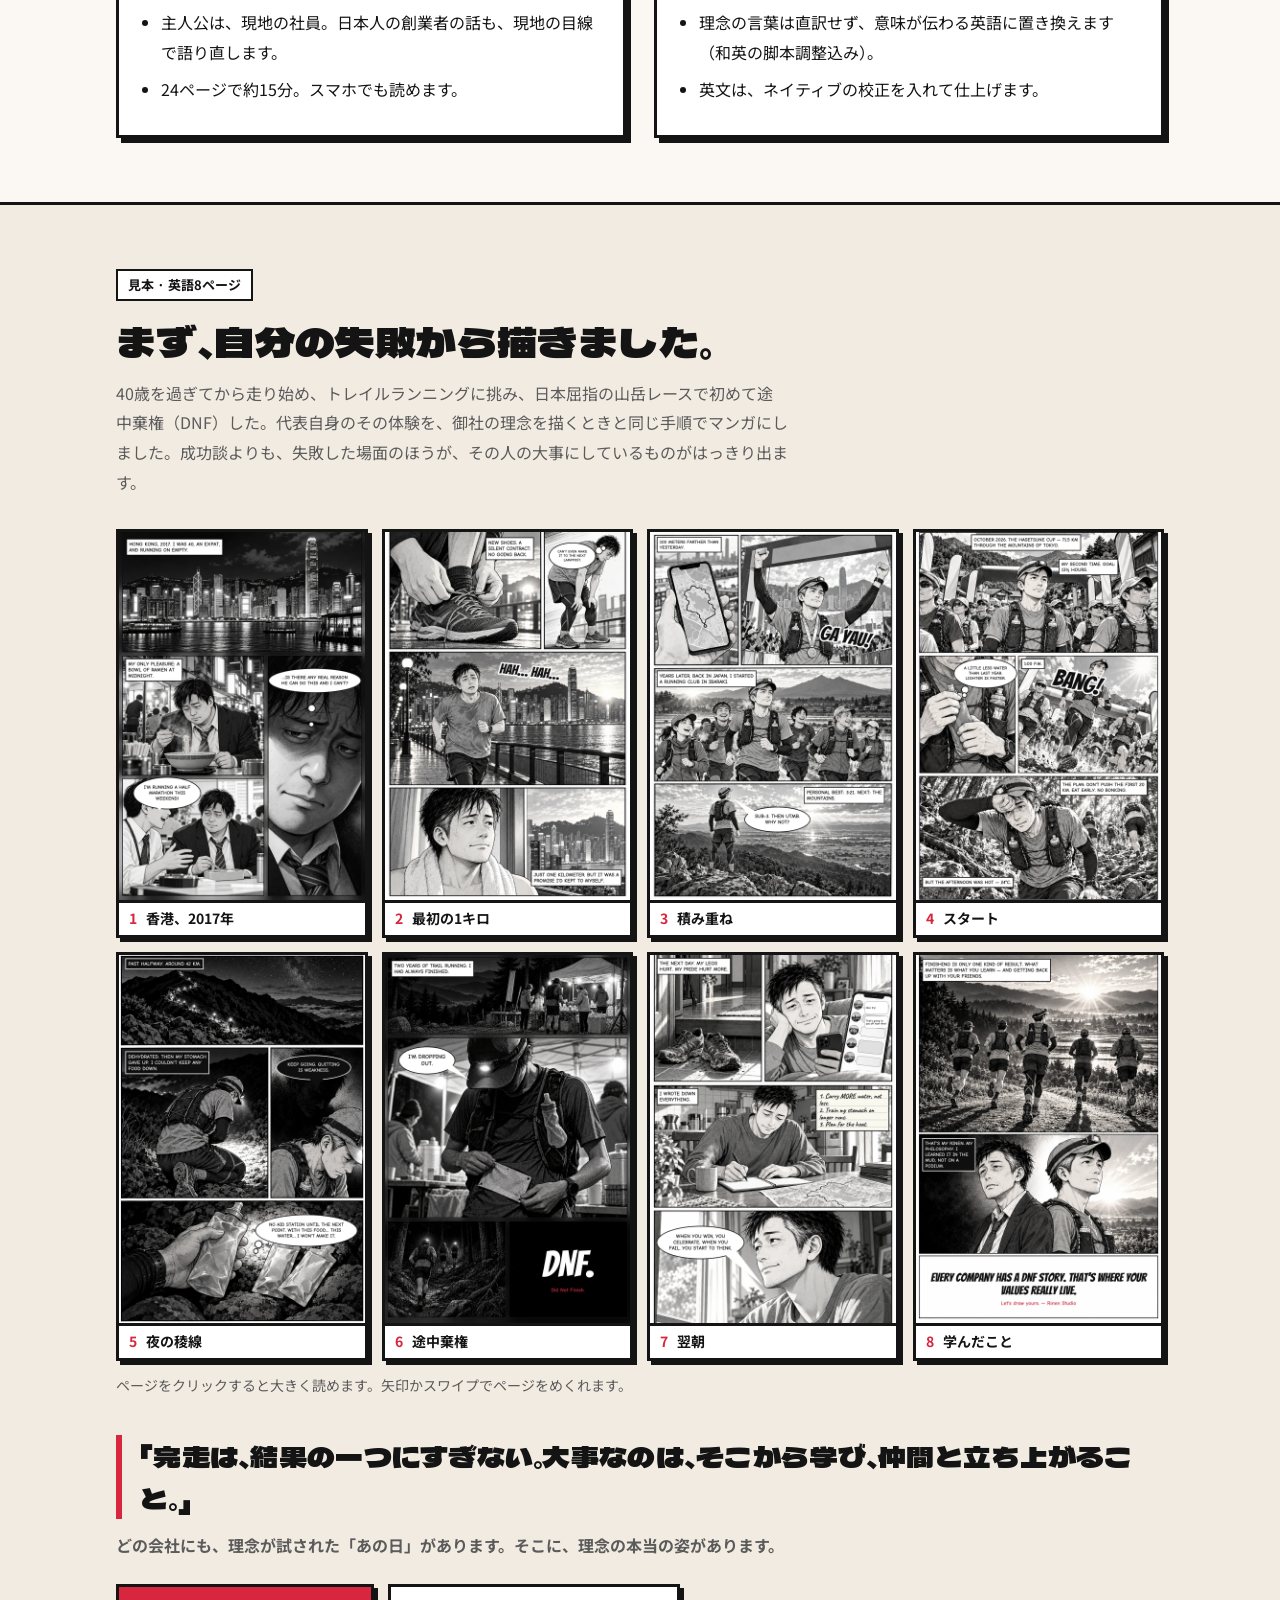
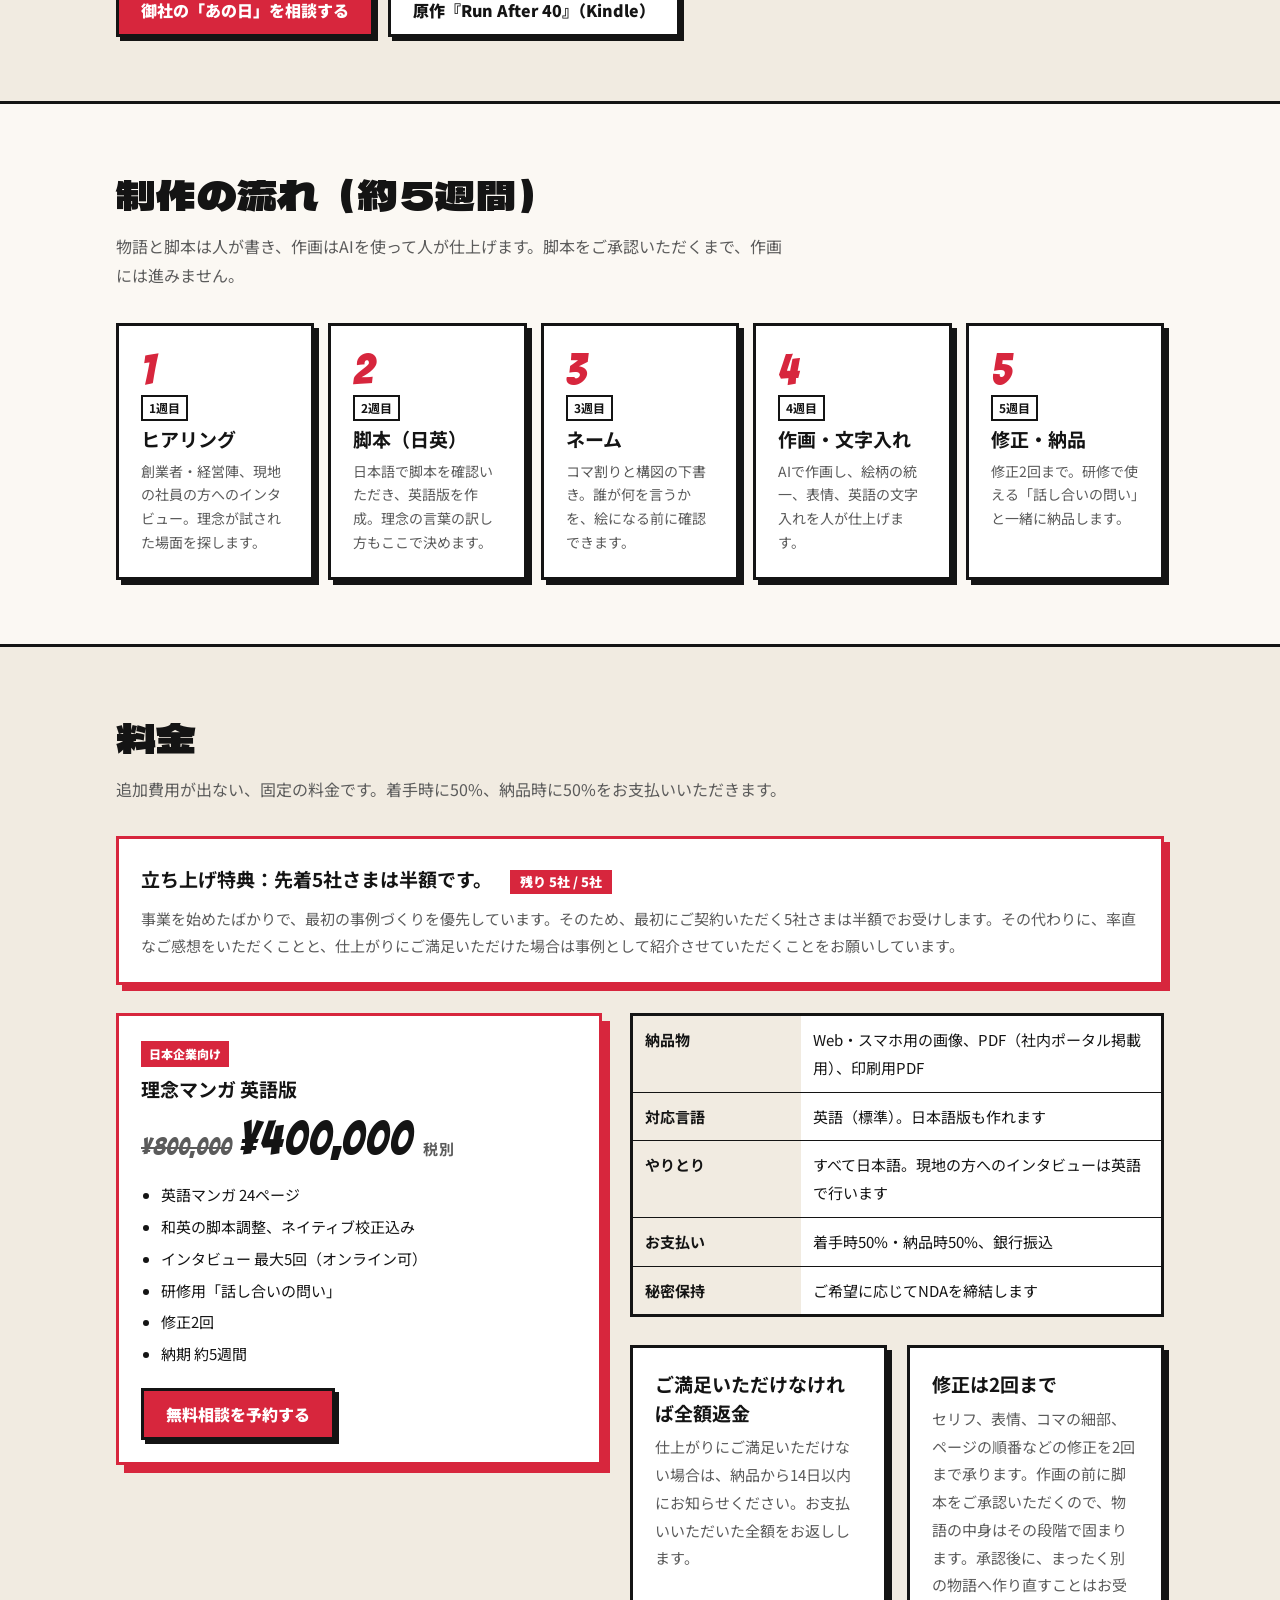
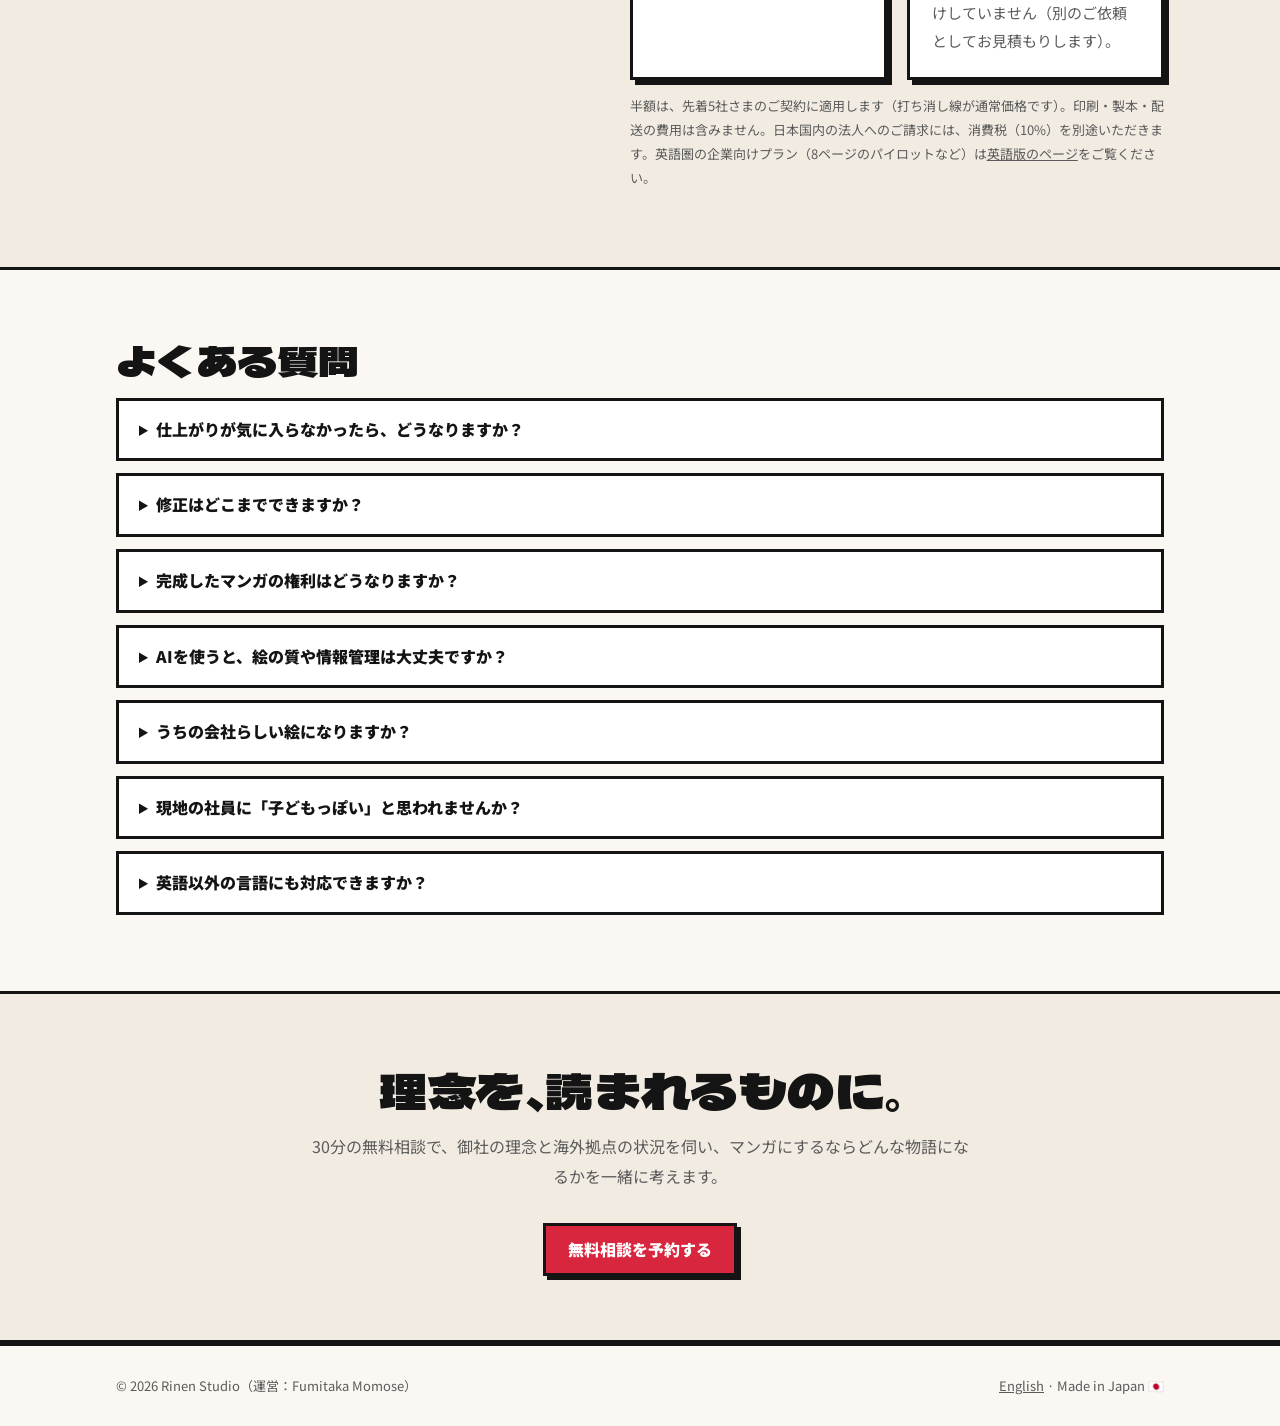
==== commit 3499e665: "feat: サンプル漫画をクリックで拡大し、左右に送って読めるようにする - 日英LPのサンプル欄に全画面のリーダーを追加（矢印ボタン・キーボードの左右キー・スワイプ・Escで閉じる） - キャプショ" ====
--- a/理念マンガ海外事業/lp/ja/index.html
+++ b/理念マンガ海外事業/lp/ja/index.html
@@ -180,16 +180,37 @@
   .sample-grid { display: grid; grid-template-columns: repeat(4, 1fr); gap: 14px; }
   @media (max-width: 760px) { .sample-grid { grid-template-columns: repeat(2, 1fr); } }
   .sp {
-    margin: 0; position: relative; aspect-ratio: 2 / 3; border: 3px solid var(--line); overflow: hidden;
-    background: var(--surface) var(--tone); background-size: 6px 6px; box-shadow: 4px 4px 0 var(--line);
-  }
-  .sp::before { content: "Coming soon"; position: absolute; inset: 0 0 34px; display: grid; place-items: center; font-family: Bangers, Impact, sans-serif; font-size: 22px; color: var(--muted); }
-  .sp img { position: absolute; inset: 0; width: 100%; height: 100%; object-fit: cover; }
-  .sp figcaption {
-    position: absolute; left: 0; right: 0; bottom: 0; background: var(--surface); border-top: 3px solid var(--line);
-    padding: 4px 10px; font-weight: 700; font-size: 13px; line-height: 1.5;
-  }
+    margin: 0; position: relative; border: 3px solid var(--line); overflow: hidden;
+    background: var(--surface); box-shadow: 4px 4px 0 var(--line); display: flex; flex-direction: column;
+  }
+  .sp::before { content: "Coming soon"; aspect-ratio: 2 / 3; display: grid; place-items: center; font-family: Bangers, Impact, sans-serif; font-size: 22px; color: var(--muted); background: var(--tone); background-size: 6px 6px; }
+  .sp:has(img)::before { display: none; }
+  .sp img { display: block; width: 100%; aspect-ratio: 2 / 3; object-fit: cover; }
+  .sp:has(img) { cursor: zoom-in; transition: transform .1s, box-shadow .1s; }
+  .sp:has(img):hover, .sp:has(img):focus-visible { transform: translate(-2px, -2px); box-shadow: 6px 6px 0 var(--line); outline: none; }
+  .sp figcaption { border-top: 3px solid var(--line); padding: 6px 10px; font-weight: 700; font-size: 14px; line-height: 1.4; }
   .sp figcaption b { color: var(--accent); margin-right: 6px; }
+  .read-hint { font-size: 14px; color: var(--muted); margin: 12px 0 0; }
+
+  /* Reader (click a page to read it full size) */
+  .reader { padding: 0; border: 0; background: transparent; max-width: none; max-height: none; width: 100vw; height: 100dvh; margin: 0; }
+  .reader::backdrop { background: rgba(10, 10, 10, .92); }
+  .reader-inner { position: relative; width: 100%; height: 100%; display: flex; flex-direction: column; align-items: center; justify-content: center; gap: 10px; padding: 52px 64px 16px; box-sizing: border-box; }
+  .reader img { max-width: 100%; max-height: calc(100dvh - 110px); width: auto; height: auto; border: 3px solid #f2efe9; background: #fff; touch-action: pan-y pinch-zoom; }
+  .reader-count { color: #f2efe9; font-weight: 700; font-size: 14px; }
+  .reader button { position: absolute; background: #f2efe9; color: #141414; border: 3px solid #141414; font: 800 22px/1 system-ui, sans-serif; width: 48px; height: 48px; cursor: pointer; box-shadow: 3px 3px 0 #d7263d; }
+  .reader button:hover { background: #fff; }
+  .reader button:disabled { opacity: .35; cursor: default; }
+  .reader .r-close { top: 10px; right: 10px; }
+  .reader .r-prev { left: 8px; top: 50%; transform: translateY(-50%); }
+  .reader .r-next { right: 8px; top: 50%; transform: translateY(-50%); }
+  @media (max-width: 600px) {
+    .reader-inner { padding: 56px 8px 72px; }
+    .reader img { max-height: calc(100dvh - 140px); }
+    .reader .r-prev, .reader .r-next { top: auto; bottom: 12px; transform: none; }
+    .reader .r-prev { left: calc(50% - 60px); }
+    .reader .r-next { right: calc(50% - 60px); }
+  }
   .pull { font-size: clamp(20px, 2.8vw, 28px); line-height: 1.5; margin: 36px 0 12px; padding-left: 18px; border-left: 6px solid var(--accent); }
 
   details { background: var(--surface); border: 3px solid var(--line); padding: 14px 20px; margin-bottom: 12px; }
@@ -309,6 +330,7 @@
         <figure class="sp"><img src="../sample/p7.webp" alt="7ページ目：翌朝" loading="lazy" onerror="this.remove()"><figcaption><b>7</b> 翌朝</figcaption></figure>
         <figure class="sp"><img src="../sample/p8.webp" alt="8ページ目：学んだこと" loading="lazy" onerror="this.remove()"><figcaption><b>8</b> 学んだこと</figcaption></figure>
       </div>
+      <p class="read-hint">ページをクリックすると大きく読めます。矢印かスワイプでページをめくれます。</p>
       <blockquote class="pull display">「完走は、結果の一つにすぎない。大事なのは、そこから学び、仲間と立ち上がること。」</blockquote>
       <p class="sub" style="margin-bottom:0"><strong>どの会社にも、理念が試された「あの日」があります。そこに、理念の本当の姿があります。</strong></p>
       <div class="cta-row">
@@ -434,5 +456,67 @@
   </div>
 </footer>
 
+
+<dialog class="reader" id="reader" aria-label="サンプル漫画を読む">
+  <div class="reader-inner">
+    <img id="reader-img" alt="">
+    <span class="reader-count" id="reader-count" aria-live="polite"></span>
+    <button type="button" class="r-close" aria-label="閉じる">×</button>
+    <button type="button" class="r-prev" aria-label="前のページ">‹</button>
+    <button type="button" class="r-next" aria-label="次のページ">›</button>
+  </div>
+</dialog>
+<script>
+(() => {
+  const dlg = document.getElementById("reader");
+  const img = document.getElementById("reader-img");
+  const count = document.getElementById("reader-count");
+  const prev = dlg.querySelector(".r-prev"), next = dlg.querySelector(".r-next");
+  if (!dlg.showModal) return;
+  const pages = () => [...document.querySelectorAll(".sp img")];
+  let i = 0, x0 = null;
+  function show(n) {
+    const list = pages();
+    if (!list.length) return;
+    i = Math.max(0, Math.min(n, list.length - 1));
+    img.src = list[i].currentSrc || list[i].src;
+    img.alt = list[i].alt;
+    count.textContent = (i + 1) + " / " + list.length;
+    prev.disabled = i === 0;
+    next.disabled = i === list.length - 1;
+    if (list[i + 1]) new Image().src = list[i + 1].src;
+  }
+  document.querySelectorAll(".sp").forEach((fig) => {
+    const open = () => {
+      const list = pages(), im = fig.querySelector("img");
+      if (!im) return;
+      show(list.indexOf(im));
+      dlg.showModal();
+    };
+    if (fig.querySelector("img")) {
+      fig.tabIndex = 0;
+      fig.setAttribute("role", "button");
+      fig.setAttribute("aria-label", "大きく読む：" + fig.querySelector("img").alt);
+    }
+    fig.addEventListener("click", open);
+    fig.addEventListener("keydown", (e) => { if (e.key === "Enter" || e.key === " ") { e.preventDefault(); open(); } });
+  });
+  prev.addEventListener("click", () => show(i - 1));
+  next.addEventListener("click", () => show(i + 1));
+  dlg.querySelector(".r-close").addEventListener("click", () => dlg.close());
+  dlg.addEventListener("click", (e) => { if (e.target === dlg || e.target.classList.contains("reader-inner")) dlg.close(); });
+  dlg.addEventListener("keydown", (e) => {
+    if (e.key === "ArrowRight") show(i + 1);
+    if (e.key === "ArrowLeft") show(i - 1);
+  });
+  img.addEventListener("pointerdown", (e) => { x0 = e.clientX; });
+  img.addEventListener("pointerup", (e) => {
+    if (x0 === null) return;
+    const dx = e.clientX - x0; x0 = null;
+    if (Math.abs(dx) > 40) show(i + (dx < 0 ? 1 : -1));
+  });
+})();
+</script>
+
 </body>
 </html>
